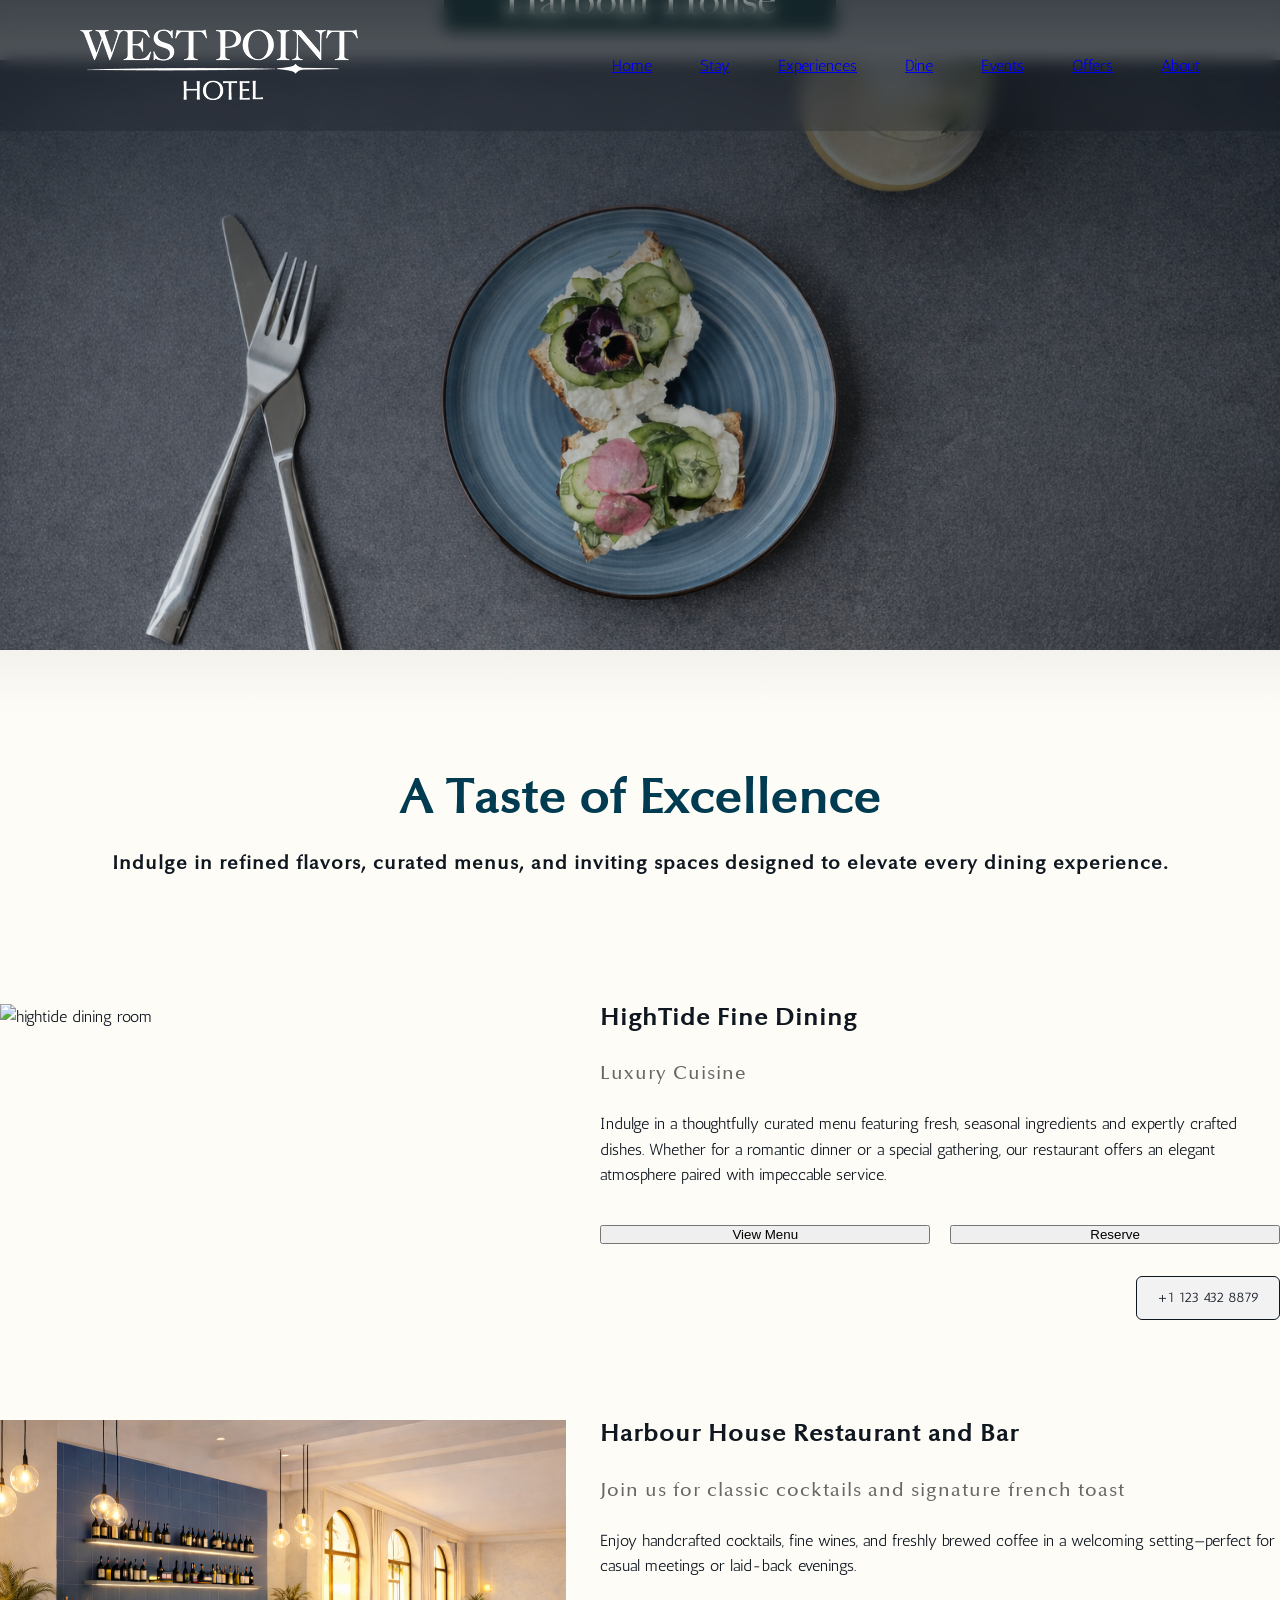
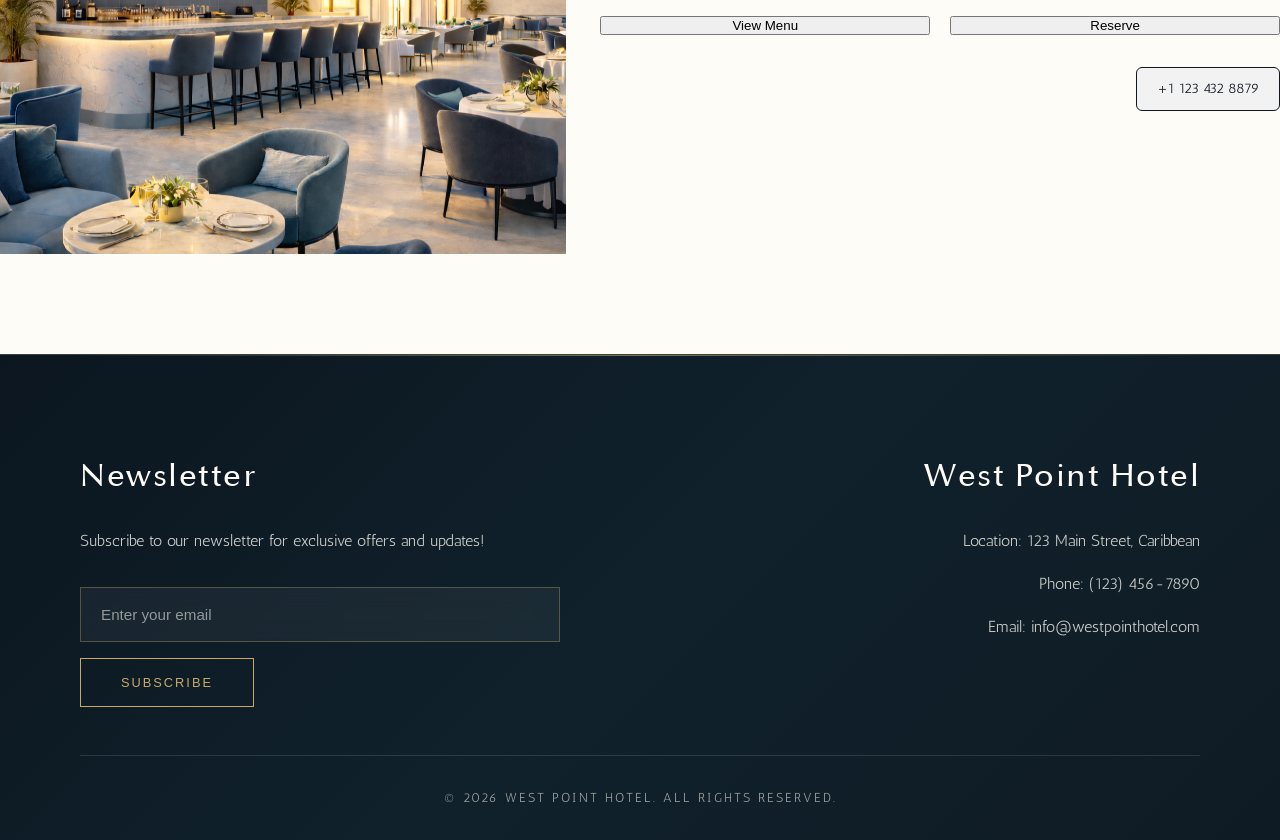
==== dine.html @ e499c293 "added dine page layout, images, nav bar and footer, adjusted styles to merge with main CSS file." ====
<!doctype html>
<html lang="en">
    <head>
        <meta charset="UTF-8" />
        <meta
            name="viewport"
            content="width=device-width, initial-scale=1.0" />
        <title>Dine</title>
        <link
            rel="stylesheet"
            href="styles.css" />
    </head>
    <body class="dine-page">
        <header class="header">
            <nav class="navbar">
                <h1 class="header_title">
                    <a
                        href="home.html"
                        class="header_brand">
                        <img
                            src="logos/WPH Logo 3.png"
                            alt="West Point Hotel"
                            class="header_logo" />
                    </a>
                </h1>

                <ul class="nav-links">
                    <li class="nav-links_item">
                        <a
                            class="nav-links_link"
                            href="home.html"
                            >Home</a
                        >
                    </li>
                    <li class="nav-links_item">
                        <a
                            class="nav-links_link"
                            href="#"
                            >Stay</a
                        >
                    </li>
                    <li class="nav-links_item">
                        <a
                            class="nav-links_link"
                            href="#"
                            >Experiences</a
                        >
                    </li>
                    <li class="nav-links_item">
                        <a
                            class="nav-links_link"
                            href="#"
                            >Dine</a
                        >
                    </li>
                    <li class="nav-links_item">
                        <a
                            class="nav-links_link"
                            href="#"
                            >Events</a
                        >
                    </li>
                    <li class="nav-links_item">
                        <a
                            class="nav-links_link"
                            href="offers.html"
                            >Offers</a
                        >
                    </li>
                    <li class="nav-links_item">
                        <a
                            class="nav-links_link"
                            href="#"
                            >About</a
                        >
                    </li>
                </ul>
            </nav>
        </header>
        <section class="hero">
            <img
                class="hero_image"
                src="images/dine-pg-hero.png"
                alt="plate of food" />

            <div class="hero_content">
                <h1 class="hero_title">Dine</h1>
            </div>
        </section>
        <section class="title-tag">
            <h2 class="page-title">A Taste of Excellence</h2>
            <h3>
                Indulge in refined flavors, curated menus, and inviting spaces
                designed to elevate every dining experience.
            </h3>
        </section>
        <section class="restaurants">
            <div class="restaurant-row">
                <div class="resturant-image">
                    <div class="image-label image-label-gold">
                        <h1>HighTide</h1>
                    </div>
                    <img
                        src="images/HighTide.png"
                        alt="hightide dining room"
                        class="hightide-img" />
                </div>
                <div class="restaurant-content">
                    <h2>HighTide Fine Dining</h2>
                    <h3 class="subheading">Luxury Cuisine</h3>
                    <p>
                        Indulge in a thoughtfully curated menu featuring fresh,
                        seasonal ingredients and expertly crafted dishes.
                        Whether for a romantic dinner or a special gathering,
                        our restaurant offers an elegant atmosphere paired with
                        impeccable service.
                    </p>
                    <div class="restaurant-actions">
                        <button class="btn-gold-outline">View Menu</button>
                        <button class="btn-gold-outline">Reserve</button>
                    </div>
                    <div class="phone">+1 123 432 8879</div>
                </div>
            </div>
            <div class="restaurant-row">
                <div class="card-img">
                    <div class="image-label image-label-dark">
                        <h1>Harbour House</h1>
                    </div>
                    <img
                        src="images/Harbour House.png"
                        alt="harbour house dining room"
                        class="harbour-img" />
                </div>
                <div class="restaurant-content">
                    <h2>Harbour House Restaurant and Bar</h2>
                    <h3>
                        Join us for classic cocktails and signature french toast
                    </h3>
                    <p>
                        Enjoy handcrafted cocktails, fine wines, and freshly
                        brewed coffee in a welcoming setting—perfect for casual
                        meetings or laid-back evenings.
                    </p>
                    <div class="restaurant-actions">
                        <button class="btn-gold-outline">View Menu</button>
                        <button class="btn-gold-outline">Reserve</button>
                    </div>
                    <div class="phone">+1 123 432 8879</div>
                </div>
            </div>
        </section>
        <footer>
            <div class="footer-container">
                <div class="footer-left">
                    <h2>Newsletter</h2>
                    <p>
                        Subscribe to our newsletter for exclusive offers and
                        updates!
                    </p>
                    <form class="newsletter-form">
                        <input
                            type="email"
                            placeholder="Enter your email"
                            required />
                        <button
                            type="submit"
                            class="btn-gold-outline">
                            Subscribe
                        </button>
                    </form>
                </div>

                <div class="footer-right">
                    <h2>West Point Hotel</h2>
                    <p>Location: 123 Main Street, Caribbean</p>
                    <p>Phone: (123) 456-7890</p>
                    <p>Email: info@westpointhotel.com</p>
                </div>
            </div>
            <div class="footer-bottom">
                <div class="footer-center">
                    <p>&copy; 2026 West Point Hotel. All rights reserved.</p>
                </div>
            </div>
        </footer>
    </body>
</html>
---- styles.css ----
/* --------------------------- ALL PAGE DEFAULT --------------------------- */

/* BIGCASLON WPH H1 */
@font-face {
    font-family: "BigCaslon";
    src: url("fonts/BigCaslon-Medium.otf");
}

/* OPTIMA WPH H2 */
@font-face {
    font-family: "Optima";
    src: url("fonts/Optima-Medium.ttf");
}

/* ORIYA HT H1 */
@font-face {
    font-family: "Oriya";
    src: url("fonts/Oriya-Regular.ttf");
}

/* LATO HT H2 */
@font-face {
    font-family: "Lato";
    src: url("fonts/Lato-Regular.ttf");
}

/* JOSEFIN SANS HH H1 */
@font-face {
    font-family: "Josefin Sans";
    src: url("fonts/JosefinSans-Regular.ttf");
}

/* LATO LIGHT HH H2 */
@font-face {
    font-family: "Lato Light";
    src: url("fonts/Lato-Light.ttf");
}

/* ANTIC BODY */
@font-face {
    font-family: "Antic";
    src: url("fonts/Antic-Regular.ttf");
}

/* COLOUR PALETTE */

/* WPH #454545, 162A2C, D9D9D9, E2ECED, D9B477, FEFCF6  */
/* HT 162A2C, 18203A, AFAFAF, FEFCF6, A58D66 */
/* HH 2E2D2D, 003B51, 195E69, 445F70, EBFFFE, C1D7E4 */

* {
    box-sizing: border-box;
    margin: 0;
    padding: 0;
}

body {
    font-family: "Antic";
    background-color: #fefcf6;
    color: #0f1720;
    line-height: 1.6;
}

h1 {
    font-family: "BigCaslon";
    letter-spacing: 1px;
}

h2,
h3 {
    font-family: "Optima";
    letter-spacing: 1px;
}

img {
    display: block;
    max-width: 100%;
}

/* HEADER */
.header {
    position: fixed;
    top: 0;
    width: 100%;
    z-index: 1000;
}

.navbar {
    display: flex;
    justify-content: space-between;
    align-items: center;
    padding: 1.5rem 5rem;
    background: rgba(15, 23, 32, 0.2);
    backdrop-filter: blur(8px);
}

.header__title {
    margin: 0;
    display: flex;
    align-items: center;
}

.header__brand {
    display: flex;
    align-items: center;
    justify-content: center;
    text-decoration: none;
}

.header__logo {
    width: 180px;
    height: auto;
    display: block;
    object-fit: contain;
    transition: transform 0.3s ease;
}

.header__logo:hover {
    transform: scale(1.03);
}

/* NAV */

.nav-links {
    display: flex;
    gap: 3rem;
    list-style: none;
}

.nav-links__link {
    color: #fefcf6;
    text-decoration: none;
    font-size: 0.9rem;
    letter-spacing: 1px;
    transition: color 0.3s ease;
}

.nav-links__link:hover {
    color: #c8a96a;
}

/* BUTTON */

.btn {
    display: inline-flex;
    padding: 0.9rem 2rem;
    border: 1px solid #fefcf6;
    border-radius: 2px;
    color: #fefcf6;
    background: transparent;
    cursor: pointer;
    transition: 0.3s ease;
    font-size: 0.75rem;
}

.btn:hover {
    background: #c8a96a;
    border: 1px solid #c8a96a;
    color: #0f1720;
}

/* HERO */
.hero {
    position: relative;
    width: 100%;
    height: 710px;
    overflow: hidden;
    display: flex;
    align-items: center;
}

.hero__image {
    position: absolute;
    inset: 0;
    width: 100%;
    height: 100%;
    object-fit: cover;
}

.hero::after {
    content: "";
    position: absolute;
    inset: 0;

    background: linear-gradient(
        to bottom,
        rgba(15, 23, 32, 0.75) 0%,
        rgba(15, 23, 32, 0.3) 40%,
        rgba(15, 23, 32, 0) 100%
    );
}

.hero__content {
    position: absolute;
    top: 50%;
    left: 10%;
    transform: translateY(-50%);
    max-width: 36rem;
    color: #fefcf6;
    z-index: 2;
}

.hero__title {
    font-size: clamp(3rem, 6vw, 5rem);
    margin-bottom: 1rem;
    font-weight: lighter;
    text-align: left;
}

.hero__description {
    font-size: 1.1rem;
    line-height: 1.8;
}

/* --------------------------- GLOBAL PAGE HEADERS --------------------------- */
.page-heading {
    padding: 70px 8% 40px;
    text-align: left;
}

.page-heading h2 {
    font-size: 3rem;
    font-weight: 400;
    margin-bottom: 0.5rem;
    border-left: 6px solid #d9b477;
    padding-left: 1.5rem;
}

.page-heading p {
    padding-left: calc(1.5rem + 6px);
    padding-bottom: 150px;
    font-size: 1.25rem;
    max-width: 600px;
}

.dine-page .page-heading {
    text-align: left;
}

/* Back Button */

.back_button {
    position: absolute;
    left: 20px;
    top: 740px;
    display: inline-flex;
    align-items: center;
    gap: 8px;
    background: transparent;
    border: none;
    color: #0f1720;
    font-size: 0.9rem;
    letter-spacing: 1px;
    cursor: pointer;
    transition: 0.3s ease;
}

.back_button:hover {
    opacity: 0.6;
    transform: translateX(-4px);
}

.back_button .arrow {
    font-size: 1.1rem;
}

/* EXPERIENCE */

.experience {
    padding: 5rem;
    text-align: center;
}

.experience__grid {
    display: grid;
    grid-template-columns: repeat(auto-fit, minmax(260px, 1fr));
    gap: 20px;
    max-width: 1200px;
    margin: 0 auto;
}

.experience .card {
    position: relative;
    overflow: hidden;
    height: 320px;
    cursor: pointer;
    box-shadow: 0 10px 30px rgba(0, 0, 0, 0.08);
}

.experience .card::before {
    content: "";
    position: absolute;
    inset: 0;
    background: rgba(0, 0, 0, 0.25);
    transition: 0.4s ease;
    z-index: 1;
}

.experience .card:hover::before {
    opacity: 0;
}

.experience .card__image {
    width: 100%;
    height: 100%;
    object-fit: cover;
    transition: transform 0.6s ease;
    position: relative;
    z-index: 0;
}

.experience .card:hover .card__image {
    transform: scale(1.08);
}

.experience .card__overlay {
    position: absolute;
    inset: 0;
    background: linear-gradient(
        to top,
        rgba(0, 0, 0, 0.75),
        rgba(0, 0, 0, 0.1)
    );
    z-index: 1;
}

.experience .card__title {
    position: absolute;
    bottom: 70px;
    left: 20px;
    color: #fefcf6;
    z-index: 2;
    transform: translateY(20px);
    transition: 0.4s ease;
}

.experience .card:hover .card__title {
    transform: translateY(0);
}

.section__title {
    font-size: 2rem;
    letter-spacing: 2px;
    margin-bottom: 4rem;
}

/* CARD */
.card {
    position: relative;
    overflow: hidden;
    cursor: pointer;
    box-shadow: 0 10px 30px rgba(0, 0, 0, 0.08);
}

.card__title {
    position: absolute;
    left: 20px;
    color: #fefcf6;
    opacity: 1;
    transform: translateY(20px);
    transition: 0.4s ease;
    z-index: 2;
    bottom: 70px;
}

.stay .card__title {
    margin: 0;
    color: #fefcf6;
    white-space: nowrap;
}

.card__image {
    width: 100%;
    object-fit: cover;
}

.card__overlay {
    position: absolute;
    inset: 0;
    background: linear-gradient(
        to top,
        rgba(0, 0, 0, 0.75),
        rgba(0, 0, 0, 0.1)
    );
    opacity: 1;
    transition: 0.4s ease;
}

/* --------------------------- EXPERIENCES PAGE --------------------------- */
.experiences-grid {
    display: grid;
    grid-template-columns: repeat(2, 315px);
    justify-content: center;
    column-gap: 170px;
    row-gap: 110px;
    padding: 40px 8% 140px;
}

.experiences-page .card {
    height: 520px;
}
/* --------------------------- DINE PAGE --------------------------- */
/* --------------------------- DINE PAGE --------------------------- */

.dine-page .title-tag {
    text-align: center;
    padding: 50px 50px 40px;
}

.dine-page .title-tag h2 {
    margin: 0 0 12px;
}

.dine-page .page-title {
    color: #003b51;
    font-size: 3rem;
    font-weight: 600;
}

.dine-page .title-tag h3 {
    margin-bottom: 85px;
}

.dine-page .restaurant-row {
    display: grid;
    grid-template-columns: 1fr 1.2fr;
    gap: 34px;
    align-items: start;
    margin-bottom: 100px;
}

.dine-page .restaurant-image {
    position: relative;
    width: 100%;
    max-width: 714px;
    height: 517px;
    border-radius: 8px;
    overflow: visible;
}

.dine-page .restaurant-image img {
    width: 100%;
    height: 100%;
    object-fit: cover;
    border-radius: 8px;
}

.dine-page .image-label {
    position: absolute;
    top: 20px;
    left: 50%;
    transform: translate(-50%, -80%);
    padding: 10px 60px;
    border-radius: 4px;
    text-align: center;
}

.dine-page .image-label h2 {
    font-family: "IBM Plex Serif", serif;
    font-size: 2.5rem;
    font-weight: 400;
    color: #fefcf6;
    margin: 0;
    line-height: 1;
    white-space: nowrap;
}

.dine-page .image-label-gold {
    background-color: #a58d66;
}

.dine-page .image-label-dark {
    background-color: #162a2c;
}

.dine-page .restaurant-content {
    display: flex;
    flex-direction: column;
    gap: 22px;
    max-width: 700px;
    margin-top: -20px;
    text-align: left;
}

.dine-page .restaurant-content h2 {
    margin: 15px 0 0;
}

.dine-page .restaurant-content h3 {
    margin: 0;
    color: #686867;
    font-weight: 300;
}

.dine-page .restaurant-content p {
    margin: 0 0 15px;
}

.dine-page .restaurant-actions {
    display: flex;
    gap: 20px;
}

.dine-page .restaurant-actions .btn-gold-outline {
    flex: 1;
    text-align: center;
}

.dine-page .phone {
    align-self: flex-end;
    margin-top: 10px;
    padding: 10px 20px;
    border: 1px solid #0f1720;
    border-radius: 6px;
    background-color: #f2f2f2;
    color: #0f1720;
    font-size: 14px;
}

/* --------------------------- DINE PAGE --------------------------- */
.dine-page .restaurant-row {
    display: grid;
    grid-template-columns: 1fr 1.2fr;
    gap: 34px;
    align-items: start;
    margin-bottom: 100px;
}

.dine-page .restaurant-image {
    position: relative;
    width: 100%;
    max-width: 714px;
    height: 517px;
    border-radius: 8px;
    overflow: visible;
}

.dine-page .restaurant-image img {
    width: 100%;
    height: 100%;
    object-fit: cover;
    border-radius: 8px;
}

.dine-page .image-label {
    position: absolute;
    top: 20px;
    left: 50%;
    transform: translate(-50%, -80%);
    padding: 10px 60px;
    border-radius: 4px;
    text-align: center;
}

.dine-page .image-label h1 {
    font-family: "BigCaslon";
    font-size: 2.5rem;
    font-weight: 400;
    color: #fefcf6;
    margin: 0;
    line-height: 1;
    white-space: nowrap;
}

.dine-page .image-label-gold {
    background-color: #a58d66;
}

.dine-page .image-label-dark {
    background-color: #162a2c;
}

.dine-page .restaurant-content {
    display: flex;
    flex-direction: column;
    gap: 22px;
    max-width: 700px;
    margin-top: -20px;
    text-align: left;
}

.dine-page .restaurant-content h2 {
    margin: 15px 0 0;
}

.dine-page .restaurant-content h3 {
    margin: 0;
    color: #686867;
    font-weight: 300;
}

.dine-page .restaurant-content p {
    margin: 0 0 15px;
}

.dine-page .restaurant-actions {
    display: flex;
    gap: 20px;
}

.dine-page .restaurant-actions .btn-gold-outline {
    flex: 1;
    text-align: center;
}

.dine-page .phone {
    align-self: flex-end;
    margin-top: 10px;
    padding: 10px 20px;
    border: 1px solid #0f1720;
    border-radius: 6px;
    background-color: #f2f2f2;
    color: #0f1720;
    font-size: 14px;
}

/* --------------------------- OFFERS PAGE --------------------------- */

.offers-page .offers {
    padding: 6rem 5rem;
}

.offers-page .offers_grid {
    display: grid;
    grid-template-columns: repeat(auto-fit, minmax(280px, 1fr));
    gap: 2rem;
    max-width: 1400px;
    margin: 0 auto;
}

.offers-page .card {
    background: #ffffff;
    height: auto;
    min-height: 420px;
}

.card__content {
    position: absolute;
    z-index: 2;
    color: #fefcf6;
}

/* FOOTER */
footer {
    background: linear-gradient(135deg, #0b1620 0%, #10212b 50%, #0f1b24 100%);
    color: #fefcf6;
    padding: 6rem 5rem 2rem;
    border-top: 1px solid rgba(200, 169, 106, 0.25);
    position: relative;
}

footer::before {
    content: "";
    position: absolute;
    top: 0;
    left: 5%;
    width: 90%;
    height: 1px;
    background: linear-gradient(
        90deg,
        transparent,
        rgba(200, 169, 106, 0.6),
        transparent
    );
}

.footer-container {
    display: flex;
    justify-content: space-between;
    gap: 6rem;
    max-width: 1400px;
    margin: 0 auto;
    padding-bottom: 3rem;
    border-bottom: 1px solid rgba(255, 255, 255, 0.12);
}

.footer-left,
.footer-right {
    flex: 1;
}

.footer-left h2,
.footer-right h2 {
    font-size: 2rem;
    margin-bottom: 1.5rem;
    color: #fefcf6;
    font-weight: 400;
    letter-spacing: 1.5px;
}

.footer-left p,
.footer-right p {
    color: rgba(248, 245, 238, 0.8);
    margin-bottom: 0.9rem;
    line-height: 1.8;
    font-size: 1rem;
}

.footer-right {
    text-align: right;
}

.newsletter-form {
    margin-top: 2rem;
    max-width: 480px;
}

.newsletter-form input {
    width: 100%;
    padding: 1.1rem 1.25rem;
    margin-bottom: 1rem;
    border: 1px solid rgba(200, 169, 106, 0.35);
    background: rgba(255, 255, 255, 0.05);
    color: #fefcf6;
    font-size: 0.95rem;
    backdrop-filter: blur(10px);
    transition: all 0.3s ease;
}

.newsletter-form input:focus {
    outline: none;
    border-color: #c8a96a;
    background: rgba(255, 255, 255, 0.08);
    box-shadow: 0 0 0 4px rgba(200, 169, 106, 0.1);
}

.newsletter-form input::placeholder {
    color: rgba(248, 245, 238, 0.55);
}

.newsletter-form button {
    padding: 1rem 2.5rem;
    border: 1px solid #c8a96a;
    background: transparent;
    color: #c8a96a;
    font-size: 0.8rem;
    letter-spacing: 2px;
    text-transform: uppercase;
    cursor: pointer;
    transition: all 0.35s ease;
}

.newsletter-form button:hover {
    background: #c8a96a;
    color: #0b1620;
    box-shadow: 0 10px 25px rgba(200, 169, 106, 0.25);
}

.footer-bottom {
    max-width: 1400px;
    margin: 0 auto;
    padding-top: 2rem;
    text-align: center;
}

.footer-center p {
    font-size: 0.8rem;
    letter-spacing: 2px;
    color: rgba(248, 245, 238, 0.6);
    text-transform: uppercase;
}

/* MEDIA QUERIES */
@media (max-width: 768px) {
    .navbar {
        padding: 1.25rem 2rem;
        flex-direction: column;
        gap: 1rem;
    }

    .nav-links {
        gap: 1.5rem;
        flex-wrap: wrap;
        justify-content: center;
    }

    .hero__content {
        left: 5%;
        right: 5%;
        max-width: none;
    }

    section:not(.hero):not(.page-heading) {
        padding: 120px 80px;
        text-align: center;
    }

    footer {
        padding: 4rem 2rem;
    }

    .footer-container {
        flex-direction: column;
    }

    .footer-right {
        text-align: left;
    }
}

/* ------------------------------------------------------------------------*/

/* ------------------------------ HOME PAGE ------------------------------ */

/* HERO */

.home-page .hero__content {
    position: absolute;
    top: 50%;
    left: 8%;
    transform: translateY(-50%);
    color: #fefcf6;
    max-width: 500px;
    align-items: flex-start;
    gap: 20px;
    flex-direction: column;
    display: flex;
}

/* CTA */

.hero__cta {
    background: transparent;
    border: none;
    color: #fff;
    font-size: 0.85rem;
    letter-spacing: 2px;
    text-transform: uppercase;
    cursor: pointer;
    display: inline-flex;
    align-items: center;
    gap: 8px;
    transition: all 0.3s ease;
    font-size: 1rem;
}

.hero__cta:hover {
    opacity: 0.8;
    transform: translateY(-2px);
}

/* VIDEO */

.home__video {
    position: relative;
    width: 100%;
    height: 100vh;
    overflow: hidden;
}

.hero__video {
    position: relative;
    width: 100%;
    height: 100%;
    object-fit: cover;
    display: block;
}

/* SECTION */
.home-page section {
    padding: 120px 80px;
    text-align: center;
}

.home-page h2 {
    font-size: 32px;
    font-weight: 300;
    letter-spacing: 2px;
    margin-bottom: 50px;
}

/* GRID */
.home-page .experience__grid,
.home-page .rooms__grid,
.home-page .dine__grid {
    display: grid;
    grid-template-columns: repeat(auto-fit, minmax(260px, 1fr));
    gap: 20px;
    max-width: 1200px;
    margin: 0 auto;
}

.home-page .services__grid {
    display: grid;
    grid-template-columns: repeat(5, 1fr);
}

/* CARD */
.home-page .card {
    height: 320px;
}

.home-page .card:hover::before {
    opacity: 0;
}

/* IMAGE */
.home-page .card__image {
    /* .card__image. card--homepage */
    z-index: 0;
    position: relative;
}

.home-page .card:hover .card__image {
    transform: scale(1.08);
}

.home-page .aboutus {
    color: white;
    padding: 120px 60px;
    background: #d9b477;
}

/* TEXT */

.home-page .aboutus .section__title {
    font-family: "Big Caslon";
}

/* STAY SECTION */

.stay .card::before {
    content: "";
    position: absolute;
    inset: 0;
    background: rgba(0, 0, 0, 0.35);
    z-index: 1;
}

.stay .card__content {
    right: 20px;
    bottom: 20px;
    display: flex;
    flex-direction: column;
    align-items: flex-end;
    gap: 10px;
    width: calc(100% - 40px);
}

/* VIP SECTION */

.vip {
    padding: 120px 80px;
}

.vip .card {
    height: 500px;
    max-width: 1200px;
    position: relative;
    margin: 0 auto;
    overflow: hidden;
    box-shadow: 0 20px 50px rgba(0, 0, 0, 0.15);
}

.vip .card::before {
    display: none;
}

.vip .card img {
    width: 100%;
    height: 100%;
    object-fit: cover;
}

.vip .card .btn {
    position: absolute;
    bottom: 50px;
    right: 80px;
}

/* TESTIMONIALS */
.home-page .testimonials {
    color: white;
    padding: 120px 60px;
    background: #162a2c;
}

.home-page .testimonial-card {
    font-size: 40px;
    font-family: "Big Caslon";
    opacity: 0.85;
    transition: 0.3s;
}

.home-page .testimonial-card:hover {
    transform: translateY(-8px);
}

.image {
    position: relative;
    margin-left: 0;
    overflow: hidden;
    width: 100vw;
    margin-left: calc(-50vw + 50%);
}
.home-page .image-section {
    padding: 0;
}

.image img {
    width: 100%;
    height: auto;
    display: block;
}

.image::after {
    content: "";
    position: absolute;
    inset: 0;
    background: rgba(0, 0, 0, 0.4);
}

/* ------------------------------------------------------------------------*/

/* ----------------------------- OFFERS PAGE ----------------------------- */

/* OFFERS */

.offers-page .offers {
    padding: 6rem 5rem;
}

/* INTRO */

.offers-intro {
    padding: 5rem 5rem 2rem;
    max-width: 1400px;
    margin: 0 auto;
}

.offers-intro h1 {
    font-size: 2.5rem;
    margin-bottom: 1rem;
    position: relative;
}

.offers-intro h1::before {
    content: "";
    position: absolute;
    left: -20px;
    top: 5px;
    width: 4px;
    height: 40px;
    background: #c8a96a;
}

.offers-intro p {
    color: #666;
}

.offers-page .offers__grid {
    display: grid;
    grid-template-columns: repeat(4, 1fr);
    gap: 2rem;
}

/* OFFERS CARD */

.offer-card {
    position: relative;
    height: 420px;
    overflow: hidden;
    cursor: pointer;
}

.offer-card:hover .card__image {
    transform: scale(1.08);
}

.offer-card::after {
    content: "";
    z-index: 1;
    position: absolute;
    inset: 0;
    background: linear-gradient(to top, rgba(0, 0, 0, 0.7), rgba(0, 0, 0, 0.1));
}

.offer-card__content {
    bottom: 30px;
    left: 25px;
    color: #fff;
    z-index: 2;
    position: absolute;
}

.offer-card__tag {
    font-size: 0.7rem;
    letter-spacing: 2px;
    margin-bottom: 5px;
    opacity: 0.8;
}

.offer-card__content h3 {
    font-size: 1.4rem;
    font-weight: 400;
}

/* ------------------------------------------------------------------------*/
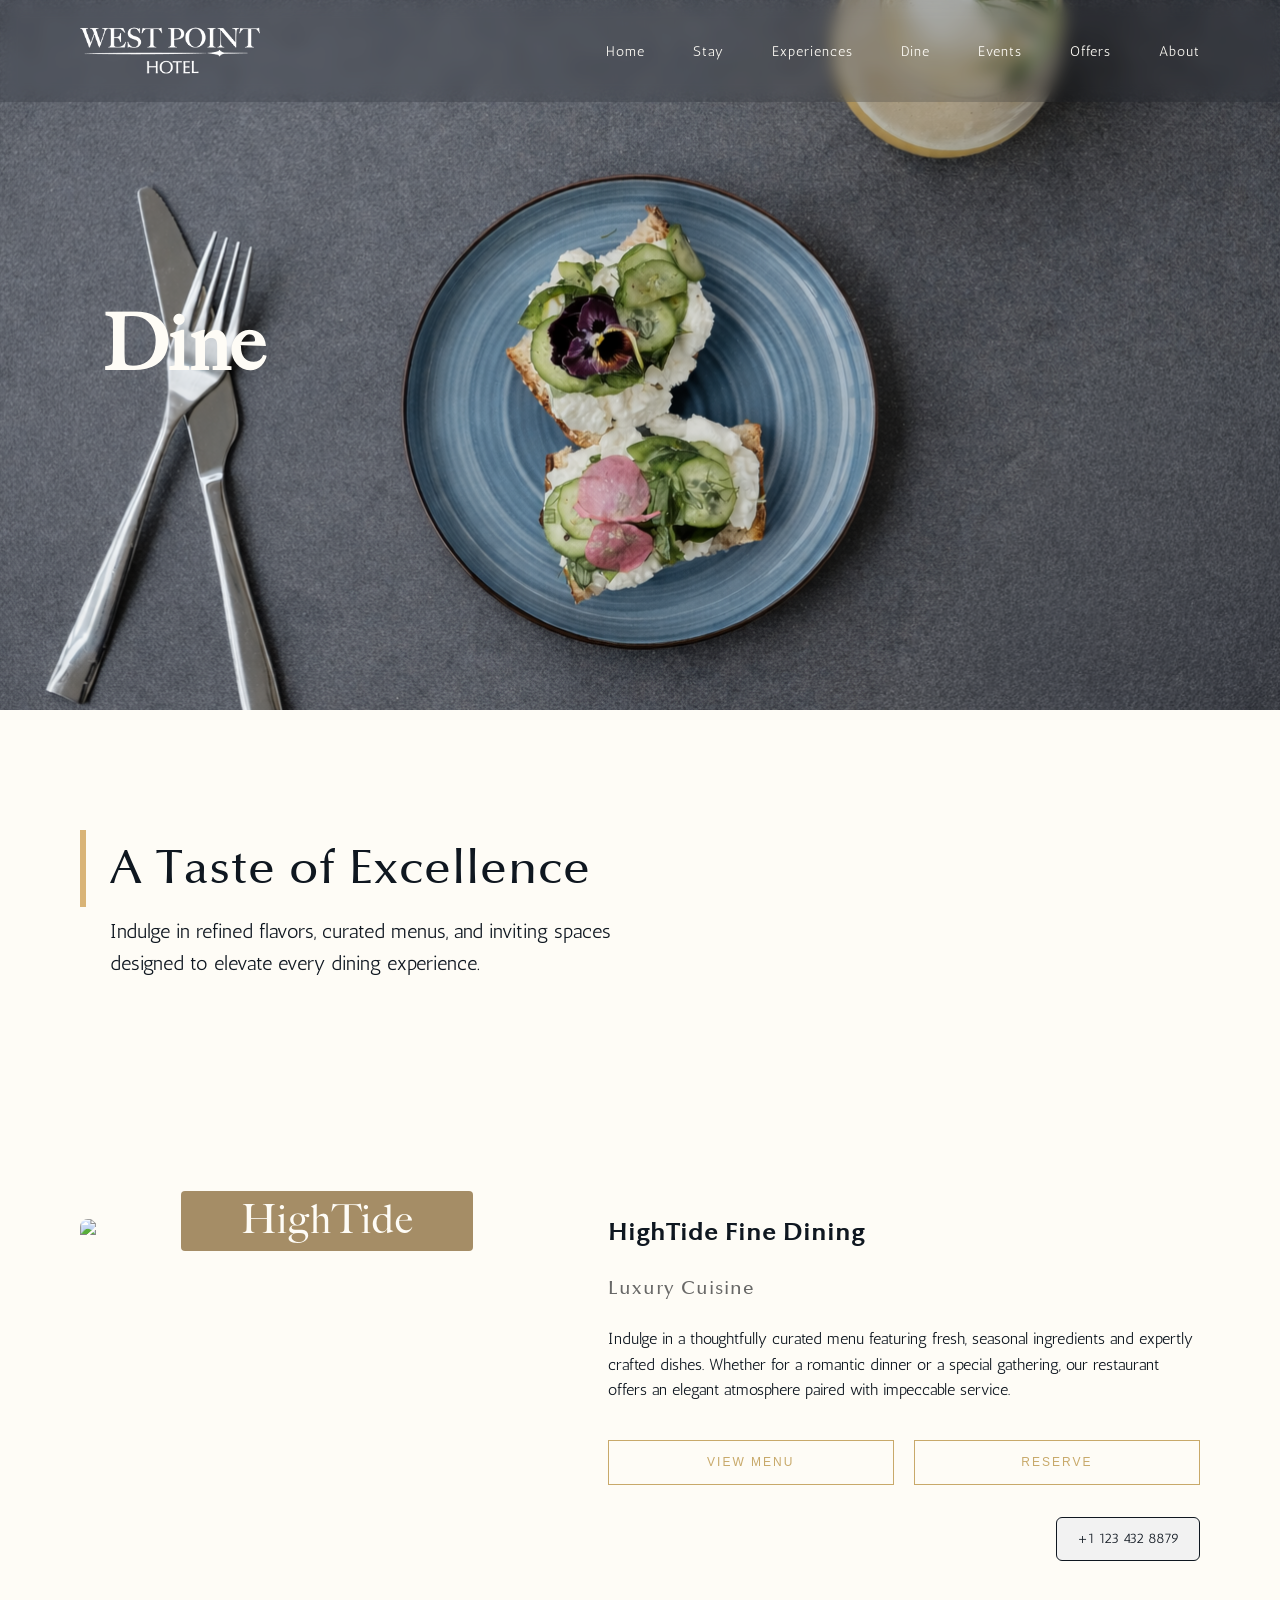
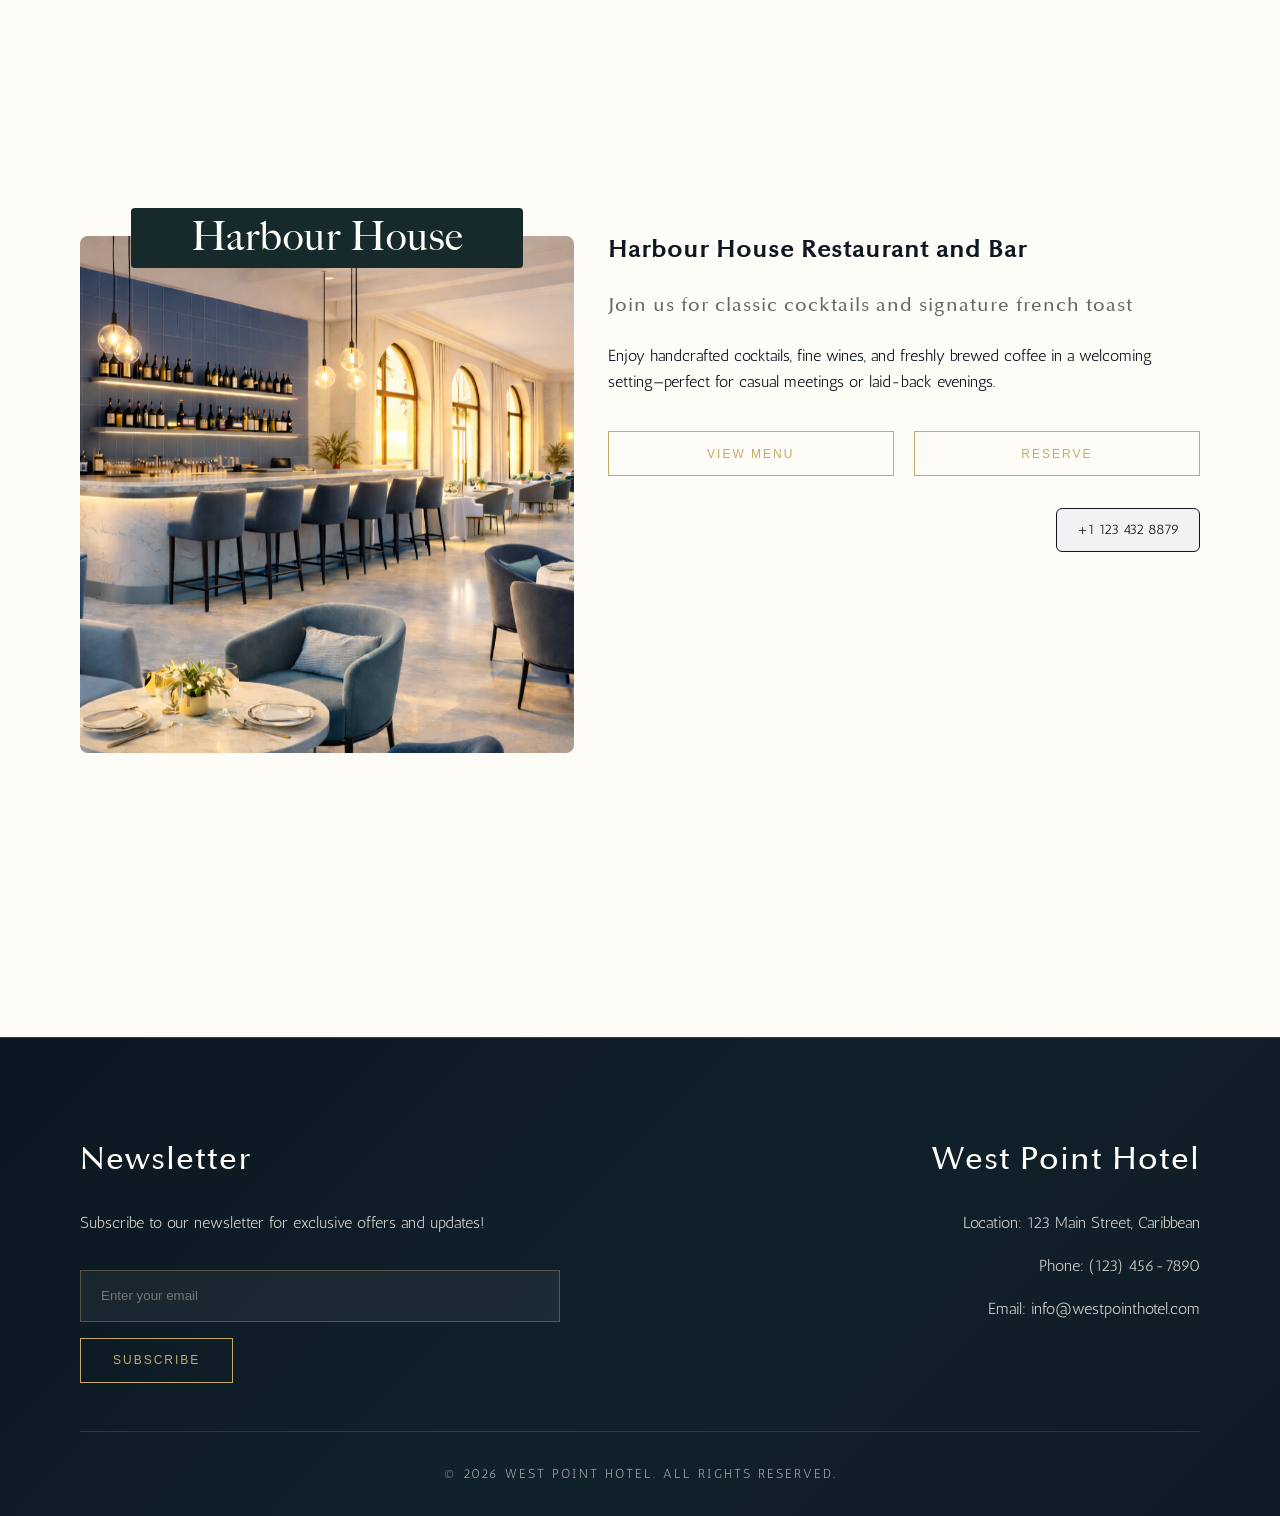
==== commit 7173512d: "changed HTML classes and CSS so the heading looks the same as other pages" ====
--- a/dine.html
+++ b/dine.html
@@ -42,7 +42,7 @@
                     <li class="nav-links_item">
                         <a
                             class="nav-links_link"
-                            href="#"
+                            href="experiences.html"
                             >Experiences</a
                         >
                     </li>
@@ -87,16 +87,17 @@
                 <h1 class="hero_title">Dine</h1>
             </div>
         </section>
-        <section class="title-tag">
-            <h2 class="page-title">A Taste of Excellence</h2>
-            <h3>
+
+        <section class="page-heading">
+            <h2>A Taste of Excellence</h2>
+            <p>
                 Indulge in refined flavors, curated menus, and inviting spaces
                 designed to elevate every dining experience.
-            </h3>
+            </p>
         </section>
         <section class="restaurants">
             <div class="restaurant-row">
-                <div class="resturant-image">
+                <div class="restaurant-image">
                     <div class="image-label image-label-gold">
                         <h1>HighTide</h1>
                     </div>
@@ -123,7 +124,7 @@
                 </div>
             </div>
             <div class="restaurant-row">
-                <div class="card-img">
+                <div class="restaurant-image">
                     <div class="image-label image-label-dark">
                         <h1>Harbour House</h1>
                     </div>
--- a/styles.css
+++ b/styles.css
@@ -1,52 +1,39 @@
 /* --------------------------- ALL PAGE DEFAULT --------------------------- */
 
-/* BIGCASLON WPH H1 */
 @font-face {
     font-family: "BigCaslon";
     src: url("fonts/BigCaslon-Medium.otf");
 }
 
-/* OPTIMA WPH H2 */
 @font-face {
     font-family: "Optima";
     src: url("fonts/Optima-Medium.ttf");
 }
 
-/* ORIYA HT H1 */
 @font-face {
     font-family: "Oriya";
     src: url("fonts/Oriya-Regular.ttf");
 }
 
-/* LATO HT H2 */
 @font-face {
     font-family: "Lato";
     src: url("fonts/Lato-Regular.ttf");
 }
 
-/* JOSEFIN SANS HH H1 */
 @font-face {
     font-family: "Josefin Sans";
     src: url("fonts/JosefinSans-Regular.ttf");
 }
 
-/* LATO LIGHT HH H2 */
 @font-face {
     font-family: "Lato Light";
     src: url("fonts/Lato-Light.ttf");
 }
 
-/* ANTIC BODY */
 @font-face {
     font-family: "Antic";
     src: url("fonts/Antic-Regular.ttf");
 }
-
-/* COLOUR PALETTE */
-
-/* WPH #454545, 162A2C, D9D9D9, E2ECED, D9B477, FEFCF6  */
-/* HT 162A2C, 18203A, AFAFAF, FEFCF6, A58D66 */
-/* HH 2E2D2D, 003B51, 195E69, 445F70, EBFFFE, C1D7E4 */
 
 * {
     box-sizing: border-box;
@@ -77,7 +64,8 @@
     max-width: 100%;
 }
 
-/* HEADER */
+/* --------------------------- HEADER --------------------------- */
+
 .header {
     position: fixed;
     top: 0;
@@ -94,32 +82,29 @@
     backdrop-filter: blur(8px);
 }
 
-.header__title {
+.header_title {
     margin: 0;
     display: flex;
     align-items: center;
 }
 
-.header__brand {
+.header_brand {
     display: flex;
     align-items: center;
     justify-content: center;
     text-decoration: none;
 }
 
-.header__logo {
+.header_logo {
     width: 180px;
     height: auto;
-    display: block;
     object-fit: contain;
     transition: transform 0.3s ease;
 }
 
-.header__logo:hover {
+.header_logo:hover {
     transform: scale(1.03);
 }
-
-/* NAV */
 
 .nav-links {
     display: flex;
@@ -127,7 +112,7 @@
     list-style: none;
 }
 
-.nav-links__link {
+.nav-links_link {
     color: #fefcf6;
     text-decoration: none;
     font-size: 0.9rem;
@@ -135,79 +120,42 @@
     transition: color 0.3s ease;
 }
 
-.nav-links__link:hover {
+.nav-links_link:hover {
     color: #c8a96a;
 }
 
-/* BUTTON */
-
-.btn {
-    display: inline-flex;
-    padding: 0.9rem 2rem;
-    border: 1px solid #fefcf6;
-    border-radius: 2px;
-    color: #fefcf6;
-    background: transparent;
-    cursor: pointer;
-    transition: 0.3s ease;
-    font-size: 0.75rem;
-}
-
-.btn:hover {
-    background: #c8a96a;
-    border: 1px solid #c8a96a;
-    color: #0f1720;
-}
-
-/* HERO */
+/* --------------------------- GLOBAL HERO --------------------------- */
+
 .hero {
     position: relative;
     width: 100%;
     height: 710px;
     overflow: hidden;
-    display: flex;
-    align-items: center;
-}
-
-.hero__image {
-    position: absolute;
-    inset: 0;
+    margin: 0;
+    padding: 0;
+}
+
+.hero_image {
     width: 100%;
     height: 100%;
     object-fit: cover;
 }
 
-.hero::after {
-    content: "";
-    position: absolute;
-    inset: 0;
-
-    background: linear-gradient(
-        to bottom,
-        rgba(15, 23, 32, 0.75) 0%,
-        rgba(15, 23, 32, 0.3) 40%,
-        rgba(15, 23, 32, 0) 100%
-    );
-}
-
-.hero__content {
+.hero_content {
     position: absolute;
     top: 50%;
-    left: 10%;
+    left: 8%;
     transform: translateY(-50%);
-    max-width: 36rem;
+    max-width: 600px;
     color: #fefcf6;
-    z-index: 2;
-}
-
-.hero__title {
+}
+
+.hero_title {
     font-size: clamp(3rem, 6vw, 5rem);
     margin-bottom: 1rem;
-    font-weight: lighter;
-    text-align: left;
-}
-
-.hero__description {
+}
+
+.hero_description {
     font-size: 1.1rem;
     line-height: 1.8;
 }
@@ -228,7 +176,6 @@
 
 .page-heading p {
     padding-left: calc(1.5rem + 6px);
-    padding-bottom: 150px;
     font-size: 1.25rem;
     max-width: 600px;
 }
@@ -237,49 +184,37 @@
     text-align: left;
 }
 
-/* Back Button */
-
-.back_button {
-    position: absolute;
-    left: 20px;
-    top: 740px;
-    display: inline-flex;
-    align-items: center;
-    gap: 8px;
+/* --------------------------- GLOBAL SECTIONS --------------------------- */
+
+section:not(.hero) {
+    padding: 120px 80px;
+    text-align: center;
+}
+
+/* --------------------------- BUTTONS --------------------------- */
+
+.btn-gold-outline {
+    display: inline-block;
+    padding: 0.9rem 2rem;
+    border: 1px solid #c8a96a;
     background: transparent;
-    border: none;
+    color: #c8a96a;
+    font-size: 0.75rem;
+    letter-spacing: 2px;
+    text-transform: uppercase;
+    text-decoration: none;
+    cursor: pointer;
+    transition: all 0.3s ease;
+}
+
+.btn-gold-outline:hover {
+    background: #c8a96a;
     color: #0f1720;
-    font-size: 0.9rem;
-    letter-spacing: 1px;
-    cursor: pointer;
-    transition: 0.3s ease;
-}
-
-.back_button:hover {
-    opacity: 0.6;
-    transform: translateX(-4px);
-}
-
-.back_button .arrow {
-    font-size: 1.1rem;
-}
-
-/* EXPERIENCE */
-
-.experience {
-    padding: 5rem;
-    text-align: center;
-}
-
-.experience__grid {
-    display: grid;
-    grid-template-columns: repeat(auto-fit, minmax(260px, 1fr));
-    gap: 20px;
-    max-width: 1200px;
-    margin: 0 auto;
-}
-
-.experience .card {
+}
+
+/* --------------------------- GLOBAL CARDS --------------------------- */
+
+.card {
     position: relative;
     overflow: hidden;
     height: 320px;
@@ -287,7 +222,7 @@
     box-shadow: 0 10px 30px rgba(0, 0, 0, 0.08);
 }
 
-.experience .card::before {
+.card::before {
     content: "";
     position: absolute;
     inset: 0;
@@ -296,97 +231,147 @@
     z-index: 1;
 }
 
-.experience .card:hover::before {
-    opacity: 0;
-}
-
-.experience .card__image {
+.card:hover::before {
+    background: rgba(0, 0, 0, 0.55);
+}
+
+.card_image {
     width: 100%;
     height: 100%;
     object-fit: cover;
     transition: transform 0.6s ease;
-    position: relative;
-    z-index: 0;
-}
-
-.experience .card:hover .card__image {
+}
+
+.card:hover .card_image {
     transform: scale(1.08);
 }
 
-.experience .card__overlay {
+.card_overlay {
     position: absolute;
     inset: 0;
-    background: linear-gradient(
-        to top,
-        rgba(0, 0, 0, 0.75),
-        rgba(0, 0, 0, 0.1)
-    );
-    z-index: 1;
-}
-
-.experience .card__title {
+    z-index: 2;
+}
+
+.card_text {
     position: absolute;
-    bottom: 70px;
+    bottom: 20px;
     left: 20px;
+    z-index: 3;
+    display: flex;
+    flex-direction: column;
+    gap: 2px;
+    text-align: left;
+}
+
+.card_label,
+.card_title,
+.card_price,
+.card_description {
     color: #fefcf6;
-    z-index: 2;
-    transform: translateY(20px);
-    transition: 0.4s ease;
-}
-
-.experience .card:hover .card__title {
-    transform: translateY(0);
-}
-
-.section__title {
+    margin: 0;
+}
+
+.card_label {
+    text-transform: uppercase;
+    font-size: 0.6rem;
+    letter-spacing: 2px;
+    opacity: 0.85;
+}
+
+.card_title {
+    font-size: 1rem;
+}
+
+.card_price {
+    font-size: 0.9rem;
+}
+
+.card_description {
+    position: absolute;
+    bottom: 20px;
+    right: 20px;
+    font-size: 0.75rem;
+    z-index: 3;
+}
+
+.card_price {
+    font-size: 0.9rem;
+    margin: 0;
+}
+
+/* --------------------------- HOME PAGE --------------------------- */
+
+.home-page .experience_video {
+    width: 100%;
+    max-width: 900px;
+    height: auto;
+    display: block;
+    margin: 0 auto 5rem;
+    object-fit: cover;
+}
+
+.home-page h2 {
+    font-size: 32px;
+    font-weight: 300;
+    letter-spacing: 2px;
+    margin-bottom: 50px;
+}
+
+.home-page .experience_grid,
+.home-page .rooms_grid,
+.home-page .dine_grid,
+.home-page .services_grid,
+.home-page .offers_grid,
+.home-page .testimonials_grid {
+    display: grid;
+    grid-template-columns: repeat(auto-fit, minmax(260px, 1fr));
+    gap: 28px;
+    max-width: 1200px;
+    margin: 0 auto;
+}
+
+.home-page .testimonials {
+    background: #0f1720;
+    color: white;
+    padding: 120px 60px;
+}
+
+.home-page .testimonial-card {
+    max-width: 300px;
+    font-style: italic;
+    opacity: 0.85;
+    transition: 0.3s;
+}
+
+.home-page .testimonial-card:hover {
+    transform: translateY(-8px);
+}
+
+/* --------------------------- EXPERIENCES PAGE --------------------------- */
+.experiences-page {
+    text-align: left;
+}
+
+.experiences-intro {
+    padding: 70px 8% 40px;
+    text-align: left;
+}
+
+.experiences-intro h2 {
     font-size: 2rem;
-    letter-spacing: 2px;
-    margin-bottom: 4rem;
-}
-
-/* CARD */
-.card {
-    position: relative;
-    overflow: hidden;
-    cursor: pointer;
-    box-shadow: 0 10px 30px rgba(0, 0, 0, 0.08);
-}
-
-.card__title {
-    position: absolute;
-    left: 20px;
-    color: #fefcf6;
-    opacity: 1;
-    transform: translateY(20px);
-    transition: 0.4s ease;
-    z-index: 2;
-    bottom: 70px;
-}
-
-.stay .card__title {
-    margin: 0;
-    color: #fefcf6;
-    white-space: nowrap;
-}
-
-.card__image {
-    width: 100%;
-    object-fit: cover;
-}
-
-.card__overlay {
-    position: absolute;
-    inset: 0;
-    background: linear-gradient(
-        to top,
-        rgba(0, 0, 0, 0.75),
-        rgba(0, 0, 0, 0.1)
-    );
-    opacity: 1;
-    transition: 0.4s ease;
-}
-
-/* --------------------------- EXPERIENCES PAGE --------------------------- */
+    font-weight: 400;
+    margin-bottom: 0.5rem;
+    border-left: 6px solid #d9b477;
+    padding-left: 1.5rem;
+    text-align: left;
+}
+
+.experiences-intro p {
+    padding-left: calc(1.5rem + 6px);
+    font-size: 0.9rem;
+    text-align: left;
+}
+
 .experiences-grid {
     display: grid;
     grid-template-columns: repeat(2, 315px);
@@ -399,9 +384,8 @@
 .experiences-page .card {
     height: 520px;
 }
+
 /* --------------------------- DINE PAGE --------------------------- */
-/* --------------------------- DINE PAGE --------------------------- */
-
 .dine-page .title-tag {
     text-align: center;
     padding: 50px 50px 40px;
@@ -455,8 +439,8 @@
     text-align: center;
 }
 
-.dine-page .image-label h2 {
-    font-family: "IBM Plex Serif", serif;
+.dine-page .image-label h1 {
+    font-family: "BigCaslon";
     font-size: 2.5rem;
     font-weight: 400;
     color: #fefcf6;
@@ -517,103 +501,6 @@
     font-size: 14px;
 }
 
-/* --------------------------- DINE PAGE --------------------------- */
-.dine-page .restaurant-row {
-    display: grid;
-    grid-template-columns: 1fr 1.2fr;
-    gap: 34px;
-    align-items: start;
-    margin-bottom: 100px;
-}
-
-.dine-page .restaurant-image {
-    position: relative;
-    width: 100%;
-    max-width: 714px;
-    height: 517px;
-    border-radius: 8px;
-    overflow: visible;
-}
-
-.dine-page .restaurant-image img {
-    width: 100%;
-    height: 100%;
-    object-fit: cover;
-    border-radius: 8px;
-}
-
-.dine-page .image-label {
-    position: absolute;
-    top: 20px;
-    left: 50%;
-    transform: translate(-50%, -80%);
-    padding: 10px 60px;
-    border-radius: 4px;
-    text-align: center;
-}
-
-.dine-page .image-label h1 {
-    font-family: "BigCaslon";
-    font-size: 2.5rem;
-    font-weight: 400;
-    color: #fefcf6;
-    margin: 0;
-    line-height: 1;
-    white-space: nowrap;
-}
-
-.dine-page .image-label-gold {
-    background-color: #a58d66;
-}
-
-.dine-page .image-label-dark {
-    background-color: #162a2c;
-}
-
-.dine-page .restaurant-content {
-    display: flex;
-    flex-direction: column;
-    gap: 22px;
-    max-width: 700px;
-    margin-top: -20px;
-    text-align: left;
-}
-
-.dine-page .restaurant-content h2 {
-    margin: 15px 0 0;
-}
-
-.dine-page .restaurant-content h3 {
-    margin: 0;
-    color: #686867;
-    font-weight: 300;
-}
-
-.dine-page .restaurant-content p {
-    margin: 0 0 15px;
-}
-
-.dine-page .restaurant-actions {
-    display: flex;
-    gap: 20px;
-}
-
-.dine-page .restaurant-actions .btn-gold-outline {
-    flex: 1;
-    text-align: center;
-}
-
-.dine-page .phone {
-    align-self: flex-end;
-    margin-top: 10px;
-    padding: 10px 20px;
-    border: 1px solid #0f1720;
-    border-radius: 6px;
-    background-color: #f2f2f2;
-    color: #0f1720;
-    font-size: 14px;
-}
-
 /* --------------------------- OFFERS PAGE --------------------------- */
 
 .offers-page .offers {
@@ -634,34 +521,33 @@
     min-height: 420px;
 }
 
-.card__content {
+.offers-page .offer-card::before {
+    content: "EXCLUSIVE";
     position: absolute;
-    z-index: 2;
+    top: 1rem;
+    left: 1rem;
+    background: #a58d66;
     color: #fefcf6;
-}
-
-/* FOOTER */
+    padding: 0.4rem 0.8rem;
+    font-size: 0.65rem;
+    letter-spacing: 1px;
+    z-index: 4;
+}
+
+.offers-page .card_image {
+    height: 260px;
+}
+
+/* --------------------------- FOOTER --------------------------- */
+
 footer {
+    width: 100%;
     background: linear-gradient(135deg, #0b1620 0%, #10212b 50%, #0f1b24 100%);
-    color: #fefcf6;
+    color: #f8f5ee;
     padding: 6rem 5rem 2rem;
     border-top: 1px solid rgba(200, 169, 106, 0.25);
-    position: relative;
-}
-
-footer::before {
-    content: "";
-    position: absolute;
-    top: 0;
-    left: 5%;
-    width: 90%;
-    height: 1px;
-    background: linear-gradient(
-        90deg,
-        transparent,
-        rgba(200, 169, 106, 0.6),
-        transparent
-    );
+    margin-top: 4rem;
+    text-align: left;
 }
 
 .footer-container {
@@ -685,7 +571,6 @@
     margin-bottom: 1.5rem;
     color: #fefcf6;
     font-weight: 400;
-    letter-spacing: 1.5px;
 }
 
 .footer-left p,
@@ -693,7 +578,6 @@
     color: rgba(248, 245, 238, 0.8);
     margin-bottom: 0.9rem;
     line-height: 1.8;
-    font-size: 1rem;
 }
 
 .footer-right {
@@ -712,38 +596,6 @@
     border: 1px solid rgba(200, 169, 106, 0.35);
     background: rgba(255, 255, 255, 0.05);
     color: #fefcf6;
-    font-size: 0.95rem;
-    backdrop-filter: blur(10px);
-    transition: all 0.3s ease;
-}
-
-.newsletter-form input:focus {
-    outline: none;
-    border-color: #c8a96a;
-    background: rgba(255, 255, 255, 0.08);
-    box-shadow: 0 0 0 4px rgba(200, 169, 106, 0.1);
-}
-
-.newsletter-form input::placeholder {
-    color: rgba(248, 245, 238, 0.55);
-}
-
-.newsletter-form button {
-    padding: 1rem 2.5rem;
-    border: 1px solid #c8a96a;
-    background: transparent;
-    color: #c8a96a;
-    font-size: 0.8rem;
-    letter-spacing: 2px;
-    text-transform: uppercase;
-    cursor: pointer;
-    transition: all 0.35s ease;
-}
-
-.newsletter-form button:hover {
-    background: #c8a96a;
-    color: #0b1620;
-    box-shadow: 0 10px 25px rgba(200, 169, 106, 0.25);
 }
 
 .footer-bottom {
@@ -760,7 +612,8 @@
     text-transform: uppercase;
 }
 
-/* MEDIA QUERIES */
+/* --------------------------- MEDIA QUERIES --------------------------- */
+
 @media (max-width: 768px) {
     .navbar {
         padding: 1.25rem 2rem;
@@ -774,15 +627,24 @@
         justify-content: center;
     }
 
-    .hero__content {
+    .hero_content {
         left: 5%;
         right: 5%;
         max-width: none;
-    }
-
-    section:not(.hero):not(.page-heading) {
-        padding: 120px 80px;
-        text-align: center;
+        text-align: left;
+    }
+
+    section:not(.hero) {
+        padding: 4rem 2rem;
+    }
+
+    .experiences-grid {
+        grid-template-columns: 1fr;
+        row-gap: 2rem;
+    }
+
+    .experiences-page .card {
+        height: 420px;
     }
 
     footer {
@@ -797,302 +659,3 @@
         text-align: left;
     }
 }
-
-/* ------------------------------------------------------------------------*/
-
-/* ------------------------------ HOME PAGE ------------------------------ */
-
-/* HERO */
-
-.home-page .hero__content {
-    position: absolute;
-    top: 50%;
-    left: 8%;
-    transform: translateY(-50%);
-    color: #fefcf6;
-    max-width: 500px;
-    align-items: flex-start;
-    gap: 20px;
-    flex-direction: column;
-    display: flex;
-}
-
-/* CTA */
-
-.hero__cta {
-    background: transparent;
-    border: none;
-    color: #fff;
-    font-size: 0.85rem;
-    letter-spacing: 2px;
-    text-transform: uppercase;
-    cursor: pointer;
-    display: inline-flex;
-    align-items: center;
-    gap: 8px;
-    transition: all 0.3s ease;
-    font-size: 1rem;
-}
-
-.hero__cta:hover {
-    opacity: 0.8;
-    transform: translateY(-2px);
-}
-
-/* VIDEO */
-
-.home__video {
-    position: relative;
-    width: 100%;
-    height: 100vh;
-    overflow: hidden;
-}
-
-.hero__video {
-    position: relative;
-    width: 100%;
-    height: 100%;
-    object-fit: cover;
-    display: block;
-}
-
-/* SECTION */
-.home-page section {
-    padding: 120px 80px;
-    text-align: center;
-}
-
-.home-page h2 {
-    font-size: 32px;
-    font-weight: 300;
-    letter-spacing: 2px;
-    margin-bottom: 50px;
-}
-
-/* GRID */
-.home-page .experience__grid,
-.home-page .rooms__grid,
-.home-page .dine__grid {
-    display: grid;
-    grid-template-columns: repeat(auto-fit, minmax(260px, 1fr));
-    gap: 20px;
-    max-width: 1200px;
-    margin: 0 auto;
-}
-
-.home-page .services__grid {
-    display: grid;
-    grid-template-columns: repeat(5, 1fr);
-}
-
-/* CARD */
-.home-page .card {
-    height: 320px;
-}
-
-.home-page .card:hover::before {
-    opacity: 0;
-}
-
-/* IMAGE */
-.home-page .card__image {
-    /* .card__image. card--homepage */
-    z-index: 0;
-    position: relative;
-}
-
-.home-page .card:hover .card__image {
-    transform: scale(1.08);
-}
-
-.home-page .aboutus {
-    color: white;
-    padding: 120px 60px;
-    background: #d9b477;
-}
-
-/* TEXT */
-
-.home-page .aboutus .section__title {
-    font-family: "Big Caslon";
-}
-
-/* STAY SECTION */
-
-.stay .card::before {
-    content: "";
-    position: absolute;
-    inset: 0;
-    background: rgba(0, 0, 0, 0.35);
-    z-index: 1;
-}
-
-.stay .card__content {
-    right: 20px;
-    bottom: 20px;
-    display: flex;
-    flex-direction: column;
-    align-items: flex-end;
-    gap: 10px;
-    width: calc(100% - 40px);
-}
-
-/* VIP SECTION */
-
-.vip {
-    padding: 120px 80px;
-}
-
-.vip .card {
-    height: 500px;
-    max-width: 1200px;
-    position: relative;
-    margin: 0 auto;
-    overflow: hidden;
-    box-shadow: 0 20px 50px rgba(0, 0, 0, 0.15);
-}
-
-.vip .card::before {
-    display: none;
-}
-
-.vip .card img {
-    width: 100%;
-    height: 100%;
-    object-fit: cover;
-}
-
-.vip .card .btn {
-    position: absolute;
-    bottom: 50px;
-    right: 80px;
-}
-
-/* TESTIMONIALS */
-.home-page .testimonials {
-    color: white;
-    padding: 120px 60px;
-    background: #162a2c;
-}
-
-.home-page .testimonial-card {
-    font-size: 40px;
-    font-family: "Big Caslon";
-    opacity: 0.85;
-    transition: 0.3s;
-}
-
-.home-page .testimonial-card:hover {
-    transform: translateY(-8px);
-}
-
-.image {
-    position: relative;
-    margin-left: 0;
-    overflow: hidden;
-    width: 100vw;
-    margin-left: calc(-50vw + 50%);
-}
-.home-page .image-section {
-    padding: 0;
-}
-
-.image img {
-    width: 100%;
-    height: auto;
-    display: block;
-}
-
-.image::after {
-    content: "";
-    position: absolute;
-    inset: 0;
-    background: rgba(0, 0, 0, 0.4);
-}
-
-/* ------------------------------------------------------------------------*/
-
-/* ----------------------------- OFFERS PAGE ----------------------------- */
-
-/* OFFERS */
-
-.offers-page .offers {
-    padding: 6rem 5rem;
-}
-
-/* INTRO */
-
-.offers-intro {
-    padding: 5rem 5rem 2rem;
-    max-width: 1400px;
-    margin: 0 auto;
-}
-
-.offers-intro h1 {
-    font-size: 2.5rem;
-    margin-bottom: 1rem;
-    position: relative;
-}
-
-.offers-intro h1::before {
-    content: "";
-    position: absolute;
-    left: -20px;
-    top: 5px;
-    width: 4px;
-    height: 40px;
-    background: #c8a96a;
-}
-
-.offers-intro p {
-    color: #666;
-}
-
-.offers-page .offers__grid {
-    display: grid;
-    grid-template-columns: repeat(4, 1fr);
-    gap: 2rem;
-}
-
-/* OFFERS CARD */
-
-.offer-card {
-    position: relative;
-    height: 420px;
-    overflow: hidden;
-    cursor: pointer;
-}
-
-.offer-card:hover .card__image {
-    transform: scale(1.08);
-}
-
-.offer-card::after {
-    content: "";
-    z-index: 1;
-    position: absolute;
-    inset: 0;
-    background: linear-gradient(to top, rgba(0, 0, 0, 0.7), rgba(0, 0, 0, 0.1));
-}
-
-.offer-card__content {
-    bottom: 30px;
-    left: 25px;
-    color: #fff;
-    z-index: 2;
-    position: absolute;
-}
-
-.offer-card__tag {
-    font-size: 0.7rem;
-    letter-spacing: 2px;
-    margin-bottom: 5px;
-    opacity: 0.8;
-}
-
-.offer-card__content h3 {
-    font-size: 1.4rem;
-    font-weight: 400;
-}
-
-/* ------------------------------------------------------------------------*/
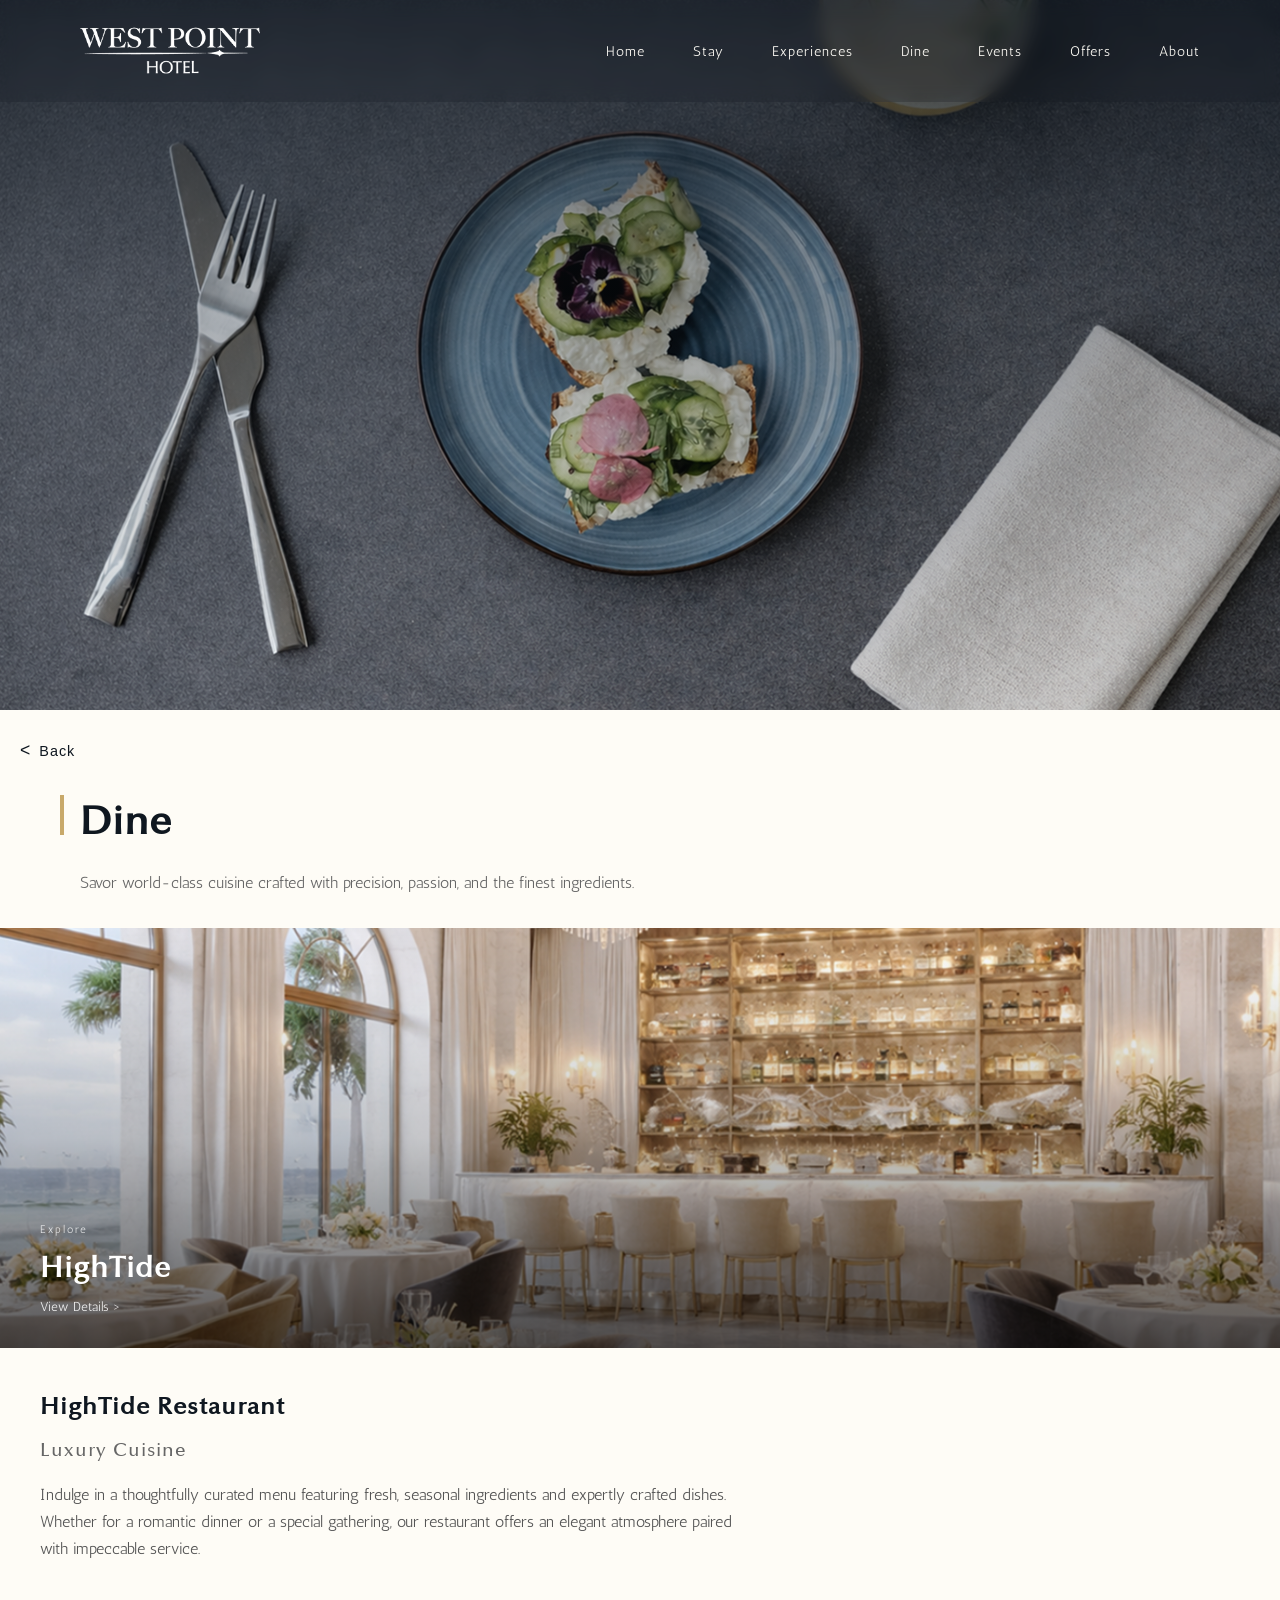
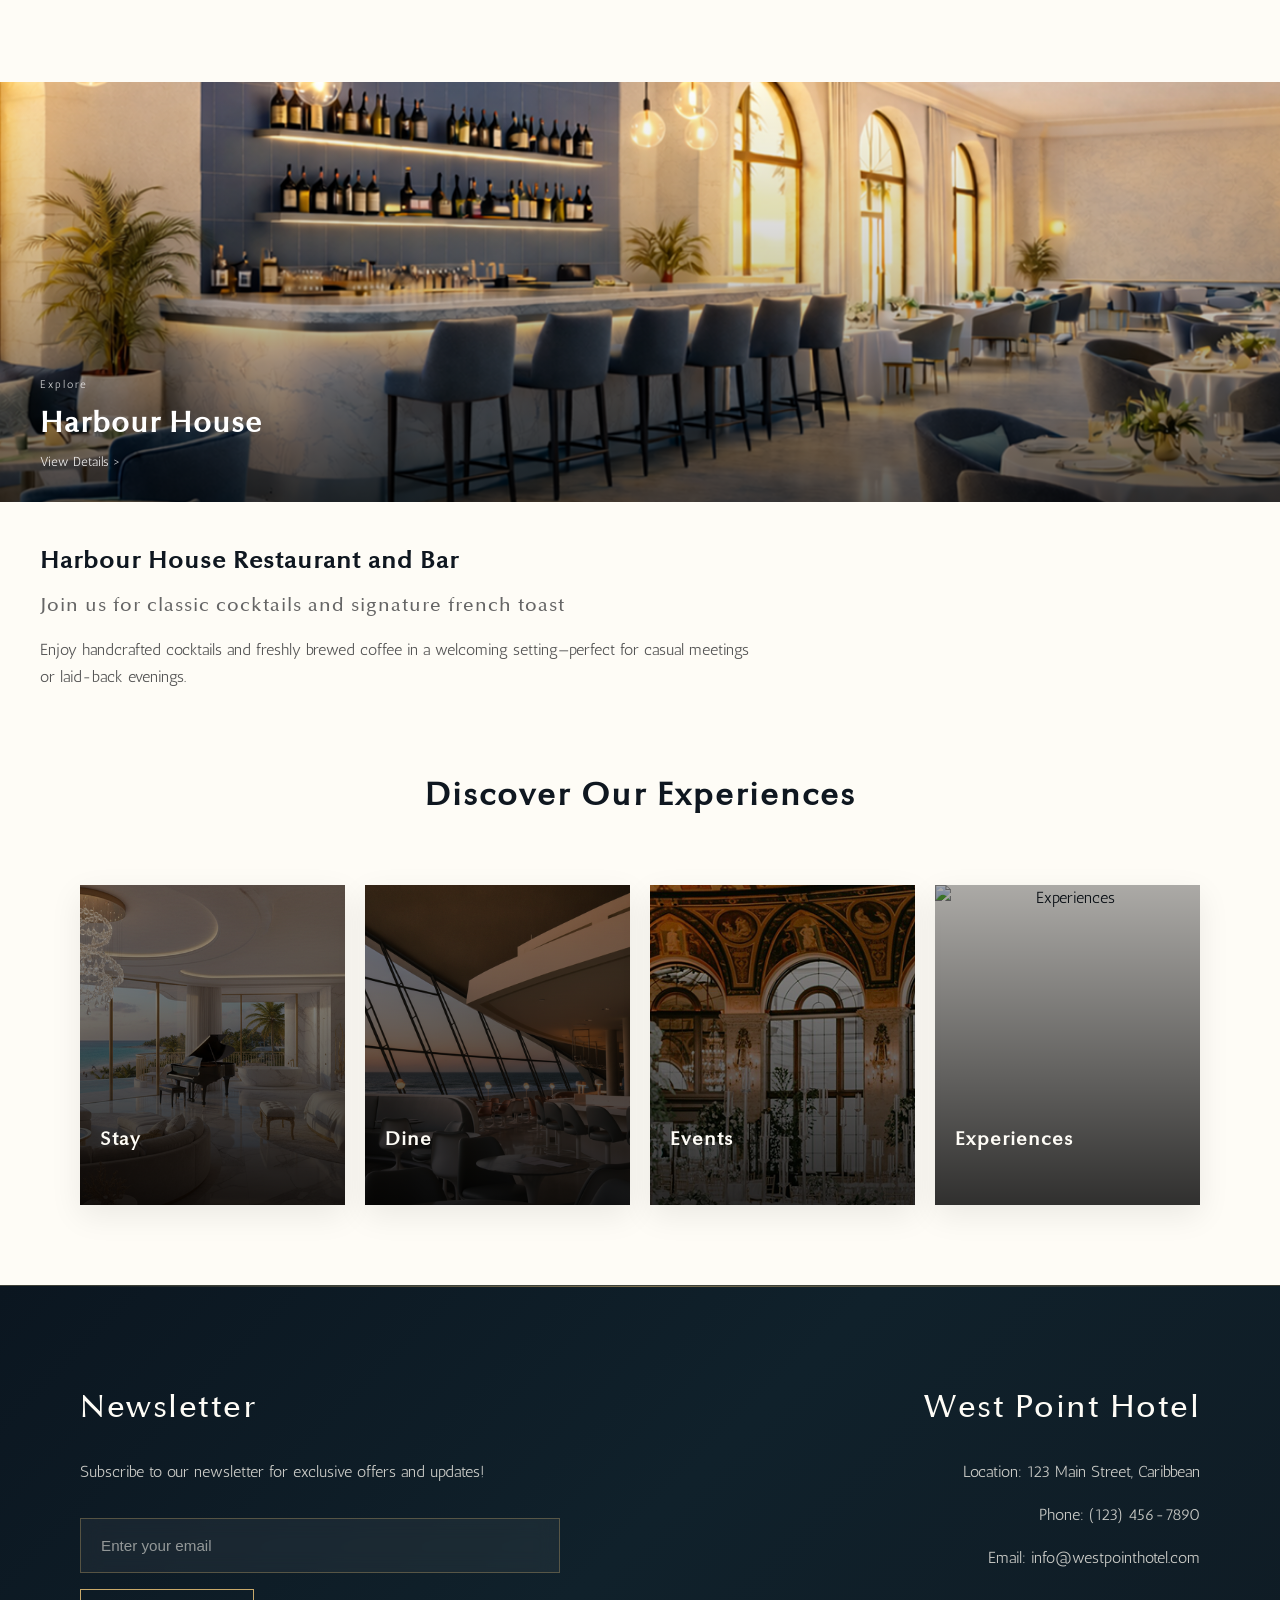
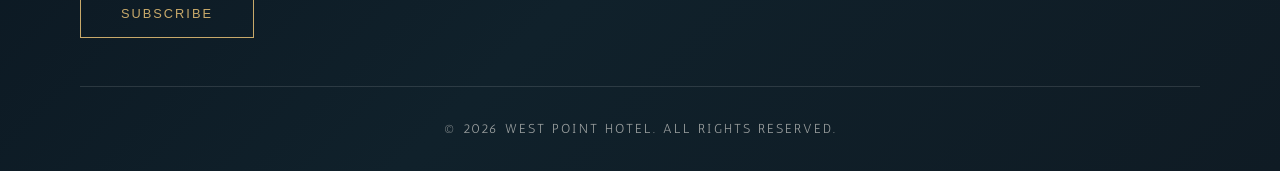
==== commit 12239362: "Update dine page html and css" ====
--- a/dine.html
+++ b/dine.html
@@ -2,155 +2,171 @@
 <html lang="en">
     <head>
         <meta charset="UTF-8" />
-        <meta
-            name="viewport"
-            content="width=device-width, initial-scale=1.0" />
+        <meta name="viewport" content="width=device-width, initial-scale=1.0" />
         <title>Dine</title>
-        <link
-            rel="stylesheet"
-            href="styles.css" />
+        <link rel="stylesheet" href="styles.css" />
+        <script src="script.js" defer></script>
     </head>
+
     <body class="dine-page">
         <header class="header">
             <nav class="navbar">
-                <h1 class="header_title">
-                    <a
-                        href="home.html"
-                        class="header_brand">
-                        <img
-                            src="logos/WPH Logo 3.png"
-                            alt="West Point Hotel"
-                            class="header_logo" />
+                <h1 class="header__title">
+                    <a href="home.html" class="header__brand">
+                        <img src="logos/WPH Logo 3.png" class="header__logo" />
                     </a>
                 </h1>
 
                 <ul class="nav-links">
-                    <li class="nav-links_item">
-                        <a
-                            class="nav-links_link"
-                            href="home.html"
-                            >Home</a
-                        >
-                    </li>
-                    <li class="nav-links_item">
-                        <a
-                            class="nav-links_link"
-                            href="#"
-                            >Stay</a
-                        >
-                    </li>
-                    <li class="nav-links_item">
-                        <a
-                            class="nav-links_link"
-                            href="experiences.html"
+                    <li class="nav-links__item">
+                        <a class="nav-links__link" href="home.html">Home</a>
+                    </li>
+                    <li class="nav-links__item">
+                        <a class="nav-links__link" href="stay.html">Stay</a>
+                    </li>
+                    <li class="nav-links__item">
+                        <a class="nav-links__link" href="experiences.html"
                             >Experiences</a
                         >
                     </li>
-                    <li class="nav-links_item">
-                        <a
-                            class="nav-links_link"
-                            href="#"
-                            >Dine</a
-                        >
-                    </li>
-                    <li class="nav-links_item">
-                        <a
-                            class="nav-links_link"
-                            href="#"
-                            >Events</a
-                        >
-                    </li>
-                    <li class="nav-links_item">
-                        <a
-                            class="nav-links_link"
-                            href="offers.html"
-                            >Offers</a
-                        >
-                    </li>
-                    <li class="nav-links_item">
-                        <a
-                            class="nav-links_link"
-                            href="#"
-                            >About</a
-                        >
+                    <li class="nav-links__item">
+                        <a class="nav-links__link" href="dine.html">Dine</a>
+                    </li>
+                    <li class="nav-links__item">
+                        <a class="nav-links__link" href="events.html">Events</a>
+                    </li>
+                    <li class="nav-links__item">
+                        <a class="nav-links__link" href="offers.html">Offers</a>
+                    </li>
+                    <li class="nav-links__item">
+                        <a class="nav-links__link" href="about.html">About</a>
                     </li>
                 </ul>
             </nav>
         </header>
-        <section class="hero">
-            <img
-                class="hero_image"
-                src="images/dine-pg-hero.png"
-                alt="plate of food" />
-
-            <div class="hero_content">
-                <h1 class="hero_title">Dine</h1>
-            </div>
-        </section>
-
-        <section class="page-heading">
-            <h2>A Taste of Excellence</h2>
-            <p>
-                Indulge in refined flavors, curated menus, and inviting spaces
-                designed to elevate every dining experience.
-            </p>
-        </section>
-        <section class="restaurants">
-            <div class="restaurant-row">
-                <div class="restaurant-image">
-                    <div class="image-label image-label-gold">
-                        <h1>HighTide</h1>
-                    </div>
-                    <img
-                        src="images/HighTide.png"
-                        alt="hightide dining room"
-                        class="hightide-img" />
-                </div>
-                <div class="restaurant-content">
-                    <h2>HighTide Fine Dining</h2>
-                    <h3 class="subheading">Luxury Cuisine</h3>
+
+        <main>
+            <button class="back_button" data-action="back">
+                <span class="arrow"><</span> Back
+            </button>
+
+            <section class="hero hero--dine">
+                <img
+                    class="hero__image"
+                    src="images/dineImage.png"
+                    alt="Dine"
+                />
+            </section>
+
+            <section class="intro">
+                <div class="intro__content">
+                    <h1 style="font-family: Optima">Dine</h1>
                     <p>
-                        Indulge in a thoughtfully curated menu featuring fresh,
-                        seasonal ingredients and expertly crafted dishes.
-                        Whether for a romantic dinner or a special gathering,
-                        our restaurant offers an elegant atmosphere paired with
-                        impeccable service.
+                        Savor world-class cuisine crafted with precision,
+                        passion, and the finest ingredients.
                     </p>
-                    <div class="restaurant-actions">
-                        <button class="btn-gold-outline">View Menu</button>
-                        <button class="btn-gold-outline">Reserve</button>
-                    </div>
-                    <div class="phone">+1 123 432 8879</div>
-                </div>
-            </div>
-            <div class="restaurant-row">
-                <div class="restaurant-image">
-                    <div class="image-label image-label-dark">
-                        <h1>Harbour House</h1>
-                    </div>
-                    <img
-                        src="images/Harbour House.png"
-                        alt="harbour house dining room"
-                        class="harbour-img" />
-                </div>
-                <div class="restaurant-content">
-                    <h2>Harbour House Restaurant and Bar</h2>
-                    <h3>
-                        Join us for classic cocktails and signature french toast
-                    </h3>
-                    <p>
-                        Enjoy handcrafted cocktails, fine wines, and freshly
-                        brewed coffee in a welcoming setting—perfect for casual
-                        meetings or laid-back evenings.
-                    </p>
-                    <div class="restaurant-actions">
-                        <button class="btn-gold-outline">View Menu</button>
-                        <button class="btn-gold-outline">Reserve</button>
-                    </div>
-                    <div class="phone">+1 123 432 8879</div>
-                </div>
-            </div>
-        </section>
+                </div>
+            </section>
+
+            <section class="restaurants">
+                <div class="restaurant">
+                    <div class="restaurant__image">
+                        <img src="images/hightide2.png" />
+                        <div class="restaurant__overlay">
+                            <span>Explore</span>
+                            <h2>HighTide</h2>
+                            <p>View Details ></p>
+                        </div>
+                    </div>
+
+                    <div class="restaurant__content">
+                        <h2>HighTide Restaurant</h2>
+                        <h3>Luxury Cuisine</h3>
+                        <p>
+                            Indulge in a thoughtfully curated menu featuring
+                            fresh, seasonal ingredients and expertly crafted
+                            dishes. Whether for a romantic dinner or a special
+                            gathering, our restaurant offers an elegant
+                            atmosphere paired with impeccable service.
+                        </p>
+                    </div>
+                </div>
+
+                <div class="restaurant">
+                    <div class="restaurant__image">
+                        <img src="images/habourhouse2.png" />
+                        <div class="restaurant__overlay">
+                            <span>Explore</span>
+                            <h2>Harbour House</h2>
+                            <p>View Details ></p>
+                        </div>
+                    </div>
+
+                    <div class="restaurant__content">
+                        <h2>Harbour House Restaurant and Bar</h2>
+                        <h3>
+                            Join us for classic cocktails and signature french
+                            toast
+                        </h3>
+                        <p>
+                            Enjoy handcrafted cocktails and freshly brewed
+                            coffee in a welcoming setting—perfect for casual
+                            meetings or laid-back evenings.
+                        </p>
+                    </div>
+                </div>
+            </section>
+
+            <section class="discovermore">
+                <h2 class="section__title">Discover Our Experiences</h2>
+                <div class="discovermore__grid">
+                    <div class="card" data-link="stay.html">
+                        <img
+                            class="card__image"
+                            src="images/suiteImage.png"
+                            alt="Stay"
+                        />
+                        <div class="card__overlay">
+                            <h3 class="card__title">Stay</h3>
+                        </div>
+                    </div>
+
+                    <div class="card" data-link="dine.html">
+                        <img
+                            class="card__image"
+                            src="images/hightide.png"
+                            alt="Dine"
+                        />
+                        <div class="card__overlay">
+                            <h3 class="card__title">Dine</h3>
+                        </div>
+                    </div>
+
+                    <div class="card" data-link="events.html">
+                        <img
+                            class="card__image"
+                            src="images/celebration.png"
+                            alt="Events"
+                        />
+                        <div class="card__overlay">
+                            <h3 class="card__title">Events</h3>
+                        </div>
+                    </div>
+
+                    <div class="card" data-link="experiences.html">
+                        <img
+                            class="card__image"
+                            src="images/snorkeling.png"
+                            alt="Experiences"
+                        />
+                        <div class="card__overlay">
+                            <h3 class="card__title">Experiences</h3>
+                        </div>
+                    </div>
+                </div>
+            </section>
+        </main>
+
         <footer>
             <div class="footer-container">
                 <div class="footer-left">
@@ -163,12 +179,9 @@
                         <input
                             type="email"
                             placeholder="Enter your email"
-                            required />
-                        <button
-                            type="submit"
-                            class="btn-gold-outline">
-                            Subscribe
-                        </button>
+                            required
+                        />
+                        <button type="submit">Subscribe</button>
                     </form>
                 </div>
 
--- a/styles.css
+++ b/styles.css
@@ -1,35 +1,42 @@
 /* --------------------------- ALL PAGE DEFAULT --------------------------- */
 
+/* BIGCASLON WPH H1 */
 @font-face {
     font-family: "BigCaslon";
     src: url("fonts/BigCaslon-Medium.otf");
 }
 
+/* OPTIMA WPH H2 */
 @font-face {
     font-family: "Optima";
     src: url("fonts/Optima-Medium.ttf");
 }
 
+/* ORIYA HT H1 */
 @font-face {
     font-family: "Oriya";
     src: url("fonts/Oriya-Regular.ttf");
 }
 
+/* LATO HT H2 */
 @font-face {
     font-family: "Lato";
     src: url("fonts/Lato-Regular.ttf");
 }
 
+/* JOSEFIN SANS HH H1 */
 @font-face {
     font-family: "Josefin Sans";
     src: url("fonts/JosefinSans-Regular.ttf");
 }
 
+/* LATO LIGHT HH H2 */
 @font-face {
     font-family: "Lato Light";
     src: url("fonts/Lato-Light.ttf");
 }
 
+/* ANTIC BODY */
 @font-face {
     font-family: "Antic";
     src: url("fonts/Antic-Regular.ttf");
@@ -64,14 +71,40 @@
     max-width: 100%;
 }
 
-/* --------------------------- HEADER --------------------------- */
-
+/* HEADER */
 .header {
     position: fixed;
     top: 0;
     width: 100%;
     z-index: 1000;
 }
+
+.header__title {
+    margin: 0;
+    display: flex;
+    align-items: center;
+}
+
+.header__brand {
+    display: flex;
+    align-items: center;
+    justify-content: center;
+    text-decoration: none;
+}
+
+.header__logo {
+    width: 180px;
+    height: auto;
+    display: block;
+    object-fit: contain;
+    transition: transform 0.3s ease;
+}
+
+.header__logo:hover {
+    transform: scale(1.03);
+}
+
+/* NAV */
 
 .navbar {
     display: flex;
@@ -82,37 +115,13 @@
     backdrop-filter: blur(8px);
 }
 
-.header_title {
-    margin: 0;
-    display: flex;
-    align-items: center;
-}
-
-.header_brand {
-    display: flex;
-    align-items: center;
-    justify-content: center;
-    text-decoration: none;
-}
-
-.header_logo {
-    width: 180px;
-    height: auto;
-    object-fit: contain;
-    transition: transform 0.3s ease;
-}
-
-.header_logo:hover {
-    transform: scale(1.03);
-}
-
 .nav-links {
     display: flex;
     gap: 3rem;
     list-style: none;
 }
 
-.nav-links_link {
+.nav-links__link {
     color: #fefcf6;
     text-decoration: none;
     font-size: 0.9rem;
@@ -120,101 +129,158 @@
     transition: color 0.3s ease;
 }
 
-.nav-links_link:hover {
+.nav-links__link:hover {
     color: #c8a96a;
 }
 
-/* --------------------------- GLOBAL HERO --------------------------- */
-
+/* BUTTON */
+
+.btn {
+    display: inline-flex;
+    padding: 0.9rem 2rem;
+    border: 1px solid #fefcf6;
+    border-radius: 2px;
+    color: #fefcf6;
+    background: transparent;
+    cursor: pointer;
+    transition: 0.3s ease;
+    font-size: 0.75rem;
+}
+
+.btn:hover {
+    background: #c8a96a;
+    border: 1px solid #c8a96a;
+    color: #0f1720;
+}
+
+/* HERO */
 .hero {
     position: relative;
     width: 100%;
     height: 710px;
     overflow: hidden;
-    margin: 0;
-    padding: 0;
-}
-
-.hero_image {
+    display: flex;
+    align-items: center;
+}
+
+.hero__image {
+    position: absolute;
+    inset: 0;
     width: 100%;
     height: 100%;
     object-fit: cover;
 }
 
-.hero_content {
+.hero::after {
+    content: "";
+    position: absolute;
+    inset: 0;
+
+    background: linear-gradient(
+        to bottom,
+        rgba(15, 23, 32, 0.75) 0%,
+        rgba(15, 23, 32, 0.3) 40%,
+        rgba(15, 23, 32, 0) 100%
+    );
+}
+
+.hero__content {
     position: absolute;
     top: 50%;
     left: 8%;
-    transform: translateY(-50%);
-    max-width: 600px;
-    color: #fefcf6;
-}
-
-.hero_title {
+    transform: translateY(-40%);
+    z-index: 2;
+}
+
+.hero__title {
     font-size: clamp(3rem, 6vw, 5rem);
     margin-bottom: 1rem;
-}
-
-.hero_description {
+    font-weight: lighter;
+    text-align: left;
+}
+
+.hero__description {
     font-size: 1.1rem;
     line-height: 1.8;
 }
 
-/* --------------------------- GLOBAL PAGE HEADERS --------------------------- */
-.page-heading {
-    padding: 70px 8% 40px;
-    text-align: left;
-}
-
-.page-heading h2 {
-    font-size: 3rem;
-    font-weight: 400;
-    margin-bottom: 0.5rem;
-    border-left: 6px solid #d9b477;
-    padding-left: 1.5rem;
-}
-
-.page-heading p {
-    padding-left: calc(1.5rem + 6px);
-    font-size: 1.25rem;
-    max-width: 600px;
-}
-
-.dine-page .page-heading {
-    text-align: left;
-}
-
-/* --------------------------- GLOBAL SECTIONS --------------------------- */
-
-section:not(.hero) {
-    padding: 120px 80px;
+.hero-bar {
+    width: 100%;
+    height: 100px;
+    background-color: #454545;
+}
+
+/* Back Button */
+
+.back_button {
+    position: absolute;
+    left: 20px;
+    top: 740px;
+    display: inline-flex;
+    align-items: center;
+    gap: 8px;
+    background: transparent;
+    border: none;
+    color: #0f1720;
+    font-size: 0.9rem;
+    letter-spacing: 1px;
+    cursor: pointer;
+    transition: 0.3s ease;
+}
+
+.back_button:hover {
+    opacity: 0.6;
+    transform: translateX(-4px);
+}
+
+.back_button .arrow {
+    font-size: 1.1rem;
+}
+
+/* INTRO */
+
+.intro {
+    padding: 5rem 5rem 2rem;
+    max-width: 1400px;
+    margin: 0 auto;
+}
+
+.intro h1 {
+    font-size: 2.5rem;
+    margin-bottom: 1rem;
+    position: relative;
+}
+
+.intro h1::before {
+    content: "";
+    position: absolute;
+    left: -20px;
+    top: 5px;
+    width: 4px;
+    height: 40px;
+    background: #c8a96a;
+}
+
+.intro p {
+    color: #666;
+}
+
+/* EXPERIENCE */
+
+.discovermore {
+    padding: 5rem;
     text-align: center;
 }
 
-/* --------------------------- BUTTONS --------------------------- */
-
-.btn-gold-outline {
-    display: inline-block;
-    padding: 0.9rem 2rem;
-    border: 1px solid #c8a96a;
-    background: transparent;
-    color: #c8a96a;
-    font-size: 0.75rem;
-    letter-spacing: 2px;
-    text-transform: uppercase;
-    text-decoration: none;
-    cursor: pointer;
-    transition: all 0.3s ease;
-}
-
-.btn-gold-outline:hover {
-    background: #c8a96a;
-    color: #0f1720;
-}
-
-/* --------------------------- GLOBAL CARDS --------------------------- */
-
-.card {
+.discovermore__grid {
+    display: grid;
+    grid-template-columns: repeat(auto-fit, minmax(260px, 1fr));
+    gap: 20px;
+    max-width: 1200px;
+    margin: 0 auto;
+}
+
+.discovermore .card {
     position: relative;
     overflow: hidden;
     height: 320px;
@@ -222,7 +288,7 @@
     box-shadow: 0 10px 30px rgba(0, 0, 0, 0.08);
 }
 
-.card::before {
+.discovermore .card::before {
     content: "";
     position: absolute;
     inset: 0;
@@ -231,323 +297,118 @@
     z-index: 1;
 }
 
-.card:hover::before {
-    background: rgba(0, 0, 0, 0.55);
-}
-
-.card_image {
+.discovermore .card:hover::before {
+    opacity: 0;
+}
+
+.discovermore .card__image {
     width: 100%;
     height: 100%;
     object-fit: cover;
     transition: transform 0.6s ease;
-}
-
-.card:hover .card_image {
+    position: relative;
+    z-index: 0;
+}
+
+.discovermore .card:hover .card__image {
     transform: scale(1.08);
 }
 
-.card_overlay {
-    position: absolute;
-    inset: 0;
+.discovermore .card__overlay {
+    position: absolute;
+    inset: 0;
+    background: linear-gradient(
+        to top,
+        rgba(0, 0, 0, 0.75),
+        rgba(0, 0, 0, 0.1)
+    );
+    z-index: 1;
+}
+
+.discovermore .card__title {
+    position: absolute;
+    bottom: 70px;
+    left: 20px;
+    color: #fefcf6;
     z-index: 2;
-}
-
-.card_text {
-    position: absolute;
-    bottom: 20px;
+    transform: translateY(20px);
+    transition: 0.4s ease;
+}
+
+.discovermore .card:hover .card__title {
+    transform: translateY(0);
+}
+
+/* SECTION */
+
+.section__title {
+    font-size: 2rem;
+    letter-spacing: 2px;
+    margin-bottom: 4rem;
+}
+
+/* CARD */
+.card {
+    position: relative;
+    overflow: hidden;
+    cursor: pointer;
+    box-shadow: 0 10px 30px rgba(0, 0, 0, 0.08);
+}
+
+.card__title {
+    position: absolute;
     left: 20px;
-    z-index: 3;
-    display: flex;
-    flex-direction: column;
-    gap: 2px;
-    text-align: left;
-}
-
-.card_label,
-.card_title,
-.card_price,
-.card_description {
     color: #fefcf6;
-    margin: 0;
-}
-
-.card_label {
-    text-transform: uppercase;
-    font-size: 0.6rem;
-    letter-spacing: 2px;
-    opacity: 0.85;
-}
-
-.card_title {
-    font-size: 1rem;
-}
-
-.card_price {
-    font-size: 0.9rem;
-}
-
-.card_description {
-    position: absolute;
-    bottom: 20px;
-    right: 20px;
-    font-size: 0.75rem;
-    z-index: 3;
-}
-
-.card_price {
-    font-size: 0.9rem;
-    margin: 0;
-}
-
-/* --------------------------- HOME PAGE --------------------------- */
-
-.home-page .experience_video {
-    width: 100%;
-    max-width: 900px;
-    height: auto;
-    display: block;
-    margin: 0 auto 5rem;
-    object-fit: cover;
-}
-
-.home-page h2 {
-    font-size: 32px;
-    font-weight: 300;
-    letter-spacing: 2px;
-    margin-bottom: 50px;
-}
-
-.home-page .experience_grid,
-.home-page .rooms_grid,
-.home-page .dine_grid,
-.home-page .services_grid,
-.home-page .offers_grid,
-.home-page .testimonials_grid {
-    display: grid;
-    grid-template-columns: repeat(auto-fit, minmax(260px, 1fr));
-    gap: 28px;
-    max-width: 1200px;
-    margin: 0 auto;
-}
-
-.home-page .testimonials {
-    background: #0f1720;
-    color: white;
-    padding: 120px 60px;
-}
-
-.home-page .testimonial-card {
-    max-width: 300px;
-    font-style: italic;
-    opacity: 0.85;
-    transition: 0.3s;
-}
-
-.home-page .testimonial-card:hover {
-    transform: translateY(-8px);
-}
-
-/* --------------------------- EXPERIENCES PAGE --------------------------- */
-.experiences-page {
-    text-align: left;
-}
-
-.experiences-intro {
-    padding: 70px 8% 40px;
-    text-align: left;
-}
-
-.experiences-intro h2 {
-    font-size: 2rem;
-    font-weight: 400;
-    margin-bottom: 0.5rem;
-    border-left: 6px solid #d9b477;
-    padding-left: 1.5rem;
-    text-align: left;
-}
-
-.experiences-intro p {
-    padding-left: calc(1.5rem + 6px);
-    font-size: 0.9rem;
-    text-align: left;
-}
-
-.experiences-grid {
-    display: grid;
-    grid-template-columns: repeat(2, 315px);
-    justify-content: center;
-    column-gap: 170px;
-    row-gap: 110px;
-    padding: 40px 8% 140px;
-}
-
-.experiences-page .card {
-    height: 520px;
-}
-
-/* --------------------------- DINE PAGE --------------------------- */
-.dine-page .title-tag {
-    text-align: center;
-    padding: 50px 50px 40px;
-}
-
-.dine-page .title-tag h2 {
-    margin: 0 0 12px;
-}
-
-.dine-page .page-title {
-    color: #003b51;
-    font-size: 3rem;
-    font-weight: 600;
-}
-
-.dine-page .title-tag h3 {
-    margin-bottom: 85px;
-}
-
-.dine-page .restaurant-row {
-    display: grid;
-    grid-template-columns: 1fr 1.2fr;
-    gap: 34px;
-    align-items: start;
-    margin-bottom: 100px;
-}
-
-.dine-page .restaurant-image {
-    position: relative;
-    width: 100%;
-    max-width: 714px;
-    height: 517px;
-    border-radius: 8px;
-    overflow: visible;
-}
-
-.dine-page .restaurant-image img {
+    opacity: 1;
+    transform: translateY(20px);
+    transition: 0.4s ease;
+    z-index: 2;
+    bottom: 70px;
+}
+
+.card::before {
+    content: "";
+    position: absolute;
+    inset: 0;
+    background: linear-gradient(to top, rgba(0, 0, 0, 0.6), transparent);
+    z-index: 1;
+}
+
+.card__image {
     width: 100%;
     height: 100%;
     object-fit: cover;
-    border-radius: 8px;
-}
-
-.dine-page .image-label {
-    position: absolute;
-    top: 20px;
-    left: 50%;
-    transform: translate(-50%, -80%);
-    padding: 10px 60px;
-    border-radius: 4px;
-    text-align: center;
-}
-
-.dine-page .image-label h1 {
-    font-family: "BigCaslon";
-    font-size: 2.5rem;
-    font-weight: 400;
+    transition: transform 0.6s ease;
+}
+
+.card__content {
+    position: absolute;
+    z-index: 2;
     color: #fefcf6;
-    margin: 0;
-    line-height: 1;
-    white-space: nowrap;
-}
-
-.dine-page .image-label-gold {
-    background-color: #a58d66;
-}
-
-.dine-page .image-label-dark {
-    background-color: #162a2c;
-}
-
-.dine-page .restaurant-content {
-    display: flex;
-    flex-direction: column;
-    gap: 22px;
-    max-width: 700px;
-    margin-top: -20px;
-    text-align: left;
-}
-
-.dine-page .restaurant-content h2 {
-    margin: 15px 0 0;
-}
-
-.dine-page .restaurant-content h3 {
-    margin: 0;
-    color: #686867;
-    font-weight: 300;
-}
-
-.dine-page .restaurant-content p {
-    margin: 0 0 15px;
-}
-
-.dine-page .restaurant-actions {
-    display: flex;
-    gap: 20px;
-}
-
-.dine-page .restaurant-actions .btn-gold-outline {
-    flex: 1;
-    text-align: center;
-}
-
-.dine-page .phone {
-    align-self: flex-end;
-    margin-top: 10px;
-    padding: 10px 20px;
-    border: 1px solid #0f1720;
-    border-radius: 6px;
-    background-color: #f2f2f2;
-    color: #0f1720;
-    font-size: 14px;
-}
-
-/* --------------------------- OFFERS PAGE --------------------------- */
-
-.offers-page .offers {
-    padding: 6rem 5rem;
-}
-
-.offers-page .offers_grid {
-    display: grid;
-    grid-template-columns: repeat(auto-fit, minmax(280px, 1fr));
-    gap: 2rem;
-    max-width: 1400px;
-    margin: 0 auto;
-}
-
-.offers-page .card {
-    background: #ffffff;
-    height: auto;
-    min-height: 420px;
-}
-
-.offers-page .offer-card::before {
-    content: "EXCLUSIVE";
-    position: absolute;
-    top: 1rem;
-    left: 1rem;
-    background: #a58d66;
+}
+
+/* FOOTER */
+footer {
+    background: linear-gradient(135deg, #0b1620 0%, #10212b 50%, #0f1b24 100%);
     color: #fefcf6;
-    padding: 0.4rem 0.8rem;
-    font-size: 0.65rem;
-    letter-spacing: 1px;
-    z-index: 4;
-}
-
-.offers-page .card_image {
-    height: 260px;
-}
-
-/* --------------------------- FOOTER --------------------------- */
-
-footer {
-    width: 100%;
-    background: linear-gradient(135deg, #0b1620 0%, #10212b 50%, #0f1b24 100%);
-    color: #f8f5ee;
     padding: 6rem 5rem 2rem;
     border-top: 1px solid rgba(200, 169, 106, 0.25);
-    margin-top: 4rem;
-    text-align: left;
+    position: relative;
+}
+
+footer::before {
+    content: "";
+    position: absolute;
+    top: 0;
+    left: 5%;
+    width: 90%;
+    height: 1px;
+    background: linear-gradient(
+        90deg,
+        transparent,
+        rgba(200, 169, 106, 0.6),
+        transparent
+    );
 }
 
 .footer-container {
@@ -571,6 +432,7 @@
     margin-bottom: 1.5rem;
     color: #fefcf6;
     font-weight: 400;
+    letter-spacing: 1.5px;
 }
 
 .footer-left p,
@@ -578,6 +440,7 @@
     color: rgba(248, 245, 238, 0.8);
     margin-bottom: 0.9rem;
     line-height: 1.8;
+    font-size: 1rem;
 }
 
 .footer-right {
@@ -596,6 +459,38 @@
     border: 1px solid rgba(200, 169, 106, 0.35);
     background: rgba(255, 255, 255, 0.05);
     color: #fefcf6;
+    font-size: 0.95rem;
+    backdrop-filter: blur(10px);
+    transition: all 0.3s ease;
+}
+
+.newsletter-form input:focus {
+    outline: none;
+    border-color: #c8a96a;
+    background: rgba(255, 255, 255, 0.08);
+    box-shadow: 0 0 0 4px rgba(200, 169, 106, 0.1);
+}
+
+.newsletter-form input::placeholder {
+    color: rgba(248, 245, 238, 0.55);
+}
+
+.newsletter-form button {
+    padding: 1rem 2.5rem;
+    border: 1px solid #c8a96a;
+    background: transparent;
+    color: #c8a96a;
+    font-size: 0.8rem;
+    letter-spacing: 2px;
+    text-transform: uppercase;
+    cursor: pointer;
+    transition: all 0.35s ease;
+}
+
+.newsletter-form button:hover {
+    background: #c8a96a;
+    color: #0b1620;
+    box-shadow: 0 10px 25px rgba(200, 169, 106, 0.25);
 }
 
 .footer-bottom {
@@ -612,8 +507,7 @@
     text-transform: uppercase;
 }
 
-/* --------------------------- MEDIA QUERIES --------------------------- */
-
+/* MEDIA QUERIES */
 @media (max-width: 768px) {
     .navbar {
         padding: 1.25rem 2rem;
@@ -627,24 +521,14 @@
         justify-content: center;
     }
 
-    .hero_content {
+    .hero__content {
         left: 5%;
         right: 5%;
         max-width: none;
-        text-align: left;
-    }
-
-    section:not(.hero) {
+    }
+
+    .home-page .offers {
         padding: 4rem 2rem;
-    }
-
-    .experiences-grid {
-        grid-template-columns: 1fr;
-        row-gap: 2rem;
-    }
-
-    .experiences-page .card {
-        height: 420px;
     }
 
     footer {
@@ -659,3 +543,607 @@
         text-align: left;
     }
 }
+
+/* ------------------------------------------------------------------------*/
+
+/* ------------------------------ HOME PAGE ------------------------------ */
+
+/* HERO */
+
+.home-page .hero__content {
+    position: absolute;
+    top: 50%;
+    left: 8%;
+    transform: translateY(-35%);
+    color: #fefcf6;
+    max-width: 500px;
+    align-items: flex-start;
+    gap: 20px;
+    flex-direction: column;
+    display: flex;
+}
+
+/* CTA */
+
+.hero__cta {
+    background: transparent;
+    border: none;
+    color: #fff;
+    font-size: 0.85rem;
+    letter-spacing: 2px;
+    text-transform: uppercase;
+    cursor: pointer;
+    display: inline-flex;
+    align-items: center;
+    gap: 8px;
+    transition: all 0.3s ease;
+    font-size: 1rem;
+}
+
+.hero__cta:hover {
+    opacity: 0.8;
+    transform: translateY(-2px);
+}
+
+/* VIDEO */
+
+.home__video {
+    position: relative;
+    width: 100%;
+    height: 100vh;
+    overflow: hidden;
+}
+
+.hero__video {
+    position: relative;
+    width: 100%;
+    height: 100%;
+    object-fit: cover;
+    display: block;
+}
+
+/* SECTION */
+.home-page section {
+    padding: 120px 80px;
+    text-align: center;
+}
+
+.home-page h2 {
+    font-size: 32px;
+    font-weight: 300;
+    letter-spacing: 2px;
+    margin-bottom: 50px;
+}
+
+/* GRID */
+.home-page .experience__grid,
+.home-page .rooms__grid,
+.home-page .dine__grid {
+    display: grid;
+    grid-template-columns: repeat(auto-fit, minmax(260px, 1fr));
+    gap: 20px;
+    max-width: 1200px;
+    margin: 0 auto;
+}
+
+.home-page .services__grid {
+    display: grid;
+    grid-template-columns: repeat(5, 1fr);
+}
+
+/* CARD */
+.home-page .card {
+    height: 320px;
+}
+
+.home-page .card:hover::before {
+    opacity: 0;
+}
+
+/* IMAGE */
+.home-page .card__image {
+    /* .card__image. card--homepage */
+    z-index: 0;
+    position: relative;
+}
+
+.home-page .card:hover .card__image {
+    transform: scale(1.08);
+}
+
+.home-page .aboutus {
+    color: white;
+    padding: 120px 60px;
+    background: #d9b477;
+}
+
+/* TEXT */
+
+.home-page .aboutus .section__title {
+    font-family: "Big Caslon";
+}
+
+/* STAY SECTION */
+
+.stay .card::before {
+    content: "";
+    position: absolute;
+    inset: 0;
+    background: rgba(0, 0, 0, 0.35);
+    z-index: 1;
+}
+
+.stay .card__content {
+    right: 20px;
+    bottom: 20px;
+    display: flex;
+    flex-direction: column;
+    align-items: flex-end;
+    gap: 10px;
+    width: calc(100% - 40px);
+}
+
+/* VIP SECTION */
+
+.vip {
+    padding: 120px 80px;
+}
+
+.vip .card {
+    height: 500px;
+    max-width: 1200px;
+    position: relative;
+    margin: 0 auto;
+    overflow: hidden;
+    box-shadow: 0 20px 50px rgba(0, 0, 0, 0.15);
+}
+
+.vip .card::before {
+    display: none;
+}
+
+.vip .card img {
+    width: 100%;
+    height: 100%;
+    object-fit: cover;
+}
+
+.vip .card .btn {
+    position: absolute;
+    bottom: 50px;
+    right: 80px;
+}
+
+/* TESTIMONIALS */
+.home-page .testimonials {
+    color: white;
+    padding: 120px 60px;
+    background: #162a2c;
+}
+
+.home-page .testimonial-card {
+    font-size: 40px;
+    font-family: "Big Caslon";
+    opacity: 0.85;
+    transition: 0.3s;
+}
+
+.home-page .testimonial-card:hover {
+    transform: translateY(-8px);
+}
+
+.image {
+    position: relative;
+    margin-left: 0;
+    overflow: hidden;
+    width: 100vw;
+    margin-left: calc(-50vw + 50%);
+}
+.home-page .image-section {
+    padding: 0;
+}
+
+.image img {
+    width: 100%;
+    height: auto;
+    display: block;
+}
+
+.image::after {
+    content: "";
+    position: absolute;
+    inset: 0;
+    background: rgba(0, 0, 0, 0.4);
+}
+
+/* ------------------------------------------------------------------------*/
+
+/* ------------------------------ STAY PAGE ------------------------------ */
+
+/* ------------------------------ STAY PAGE ------------------------------ */
+
+.stay {
+    padding: 5rem;
+    max-width: 1200px;
+    margin: 0 auto;
+}
+
+.stay__row {
+    display: grid;
+    grid-template-columns: 1fr 1fr;
+    gap: 60px;
+    align-items: center;
+    margin-bottom: 80px;
+}
+
+.stay__image {
+    width: 100%;
+    height: 260px;
+    overflow: hidden;
+}
+
+.stay__image img {
+    width: 100%;
+    height: 100%;
+    object-fit: cover;
+}
+
+.stay__content {
+    display: flex;
+    flex-direction: column;
+    gap: 20px;
+    max-width: 420px;
+}
+
+.stay__btn {
+    background: #1c2b2e;
+    border: none;
+    color: #fff;
+    padding: 0.8rem 1.8rem;
+    font-size: 0.8rem;
+    letter-spacing: 1px;
+    align-self: flex-start;
+}
+
+.stay__btn:hover {
+    background: #c8a96a;
+    color: #0f1720;
+}
+
+.stay__text {
+    font-size: 0.95rem;
+    color: #444;
+    line-height: 1.7;
+}
+
+/* MOBILE */
+@media (max-width: 768px) {
+    .stay__row {
+        grid-template-columns: 1fr;
+        gap: 30px;
+    }
+
+    .stay__image {
+        height: 220px;
+    }
+}
+
+/* ------------------------------------------------------------------------*/
+
+/* -------------------------- EXPERIENCES PAGE --------------------------- */
+
+.experiences__grid {
+    display: grid;
+    grid-template-columns: repeat(2, 320px);
+    justify-content: center;
+    gap: 80px 120px;
+    padding: 80px 0;
+}
+
+.experiences__grid .card {
+    width: 320px;
+    height: 420px;
+}
+
+.experiences__grid .card__image {
+    position: absolute;
+    inset: 0;
+    width: 100%;
+    height: 100%;
+    object-fit: cover;
+}
+
+.experiences__grid .card__overlay {
+    position: absolute;
+    inset: 0;
+    background: linear-gradient(
+        to top,
+        rgba(0, 0, 0, 0.75) 0%,
+        rgba(0, 0, 0, 0.2) 40%,
+        rgba(0, 0, 0, 0) 70%
+    );
+    display: flex;
+    justify-content: space-between;
+    align-items: flex-end;
+    padding: 20px;
+}
+
+.experiences__grid .card__text {
+    display: flex;
+    flex-direction: column;
+    gap: 4px;
+}
+
+.experiences__grid .card__label {
+    font-size: 0.65rem;
+    letter-spacing: 2px;
+    color: #fff;
+    opacity: 0.8;
+}
+
+.experiences__grid .card__title {
+    font-size: 0.95rem;
+    color: #fff;
+    margin: 0;
+}
+
+.experiences__grid .card__description {
+    font-size: 0.7rem;
+    color: #fff;
+    opacity: 0.9;
+}
+
+.experiences__grid .card:hover .card__image {
+    transform: scale(1.08);
+}
+
+/* TABLET */
+@media (max-width: 1100px) {
+    .experiences__grid {
+        grid-template-columns: repeat(2, 415px);
+        gap: 60px;
+    }
+}
+
+/* MOBILE */
+@media (max-width: 950px) {
+    .experiences__grid {
+        grid-template-columns: minmax(280px, 630px);
+        padding: 40px 2rem 100px;
+    }
+}
+
+/* ------------------------------------------------------------------------*/
+
+/* ------------------------------ DINE PAGE ------------------------------ */
+
+.restaurants {
+    display: flex;
+    flex-direction: column;
+    gap: 120px;
+}
+
+.restaurant {
+    display: flex;
+    flex-direction: column;
+}
+
+.restaurant__image {
+    position: relative;
+    width: 100%;
+    height: 420px;
+    overflow: hidden;
+}
+
+.restaurant__image img {
+    position: absolute;
+    inset: 0;
+    width: 100%;
+    height: 100%;
+    object-fit: cover;
+}
+
+.restaurant__image::after {
+    content: "";
+    position: absolute;
+    inset: 0;
+    background: linear-gradient(
+        to top,
+        rgba(0, 0, 0, 0.65),
+        rgba(0, 0, 0, 0.2),
+        transparent
+    );
+}
+
+.restaurant__overlay {
+    position: absolute;
+    bottom: 30px;
+    left: 40px;
+    color: #fff;
+    z-index: 2;
+}
+
+.restaurant__overlay span {
+    font-size: 0.7rem;
+    letter-spacing: 2px;
+    opacity: 0.8;
+}
+
+.restaurant__overlay h2 {
+    font-size: 1.8rem;
+    margin: 5px 0;
+}
+
+.restaurant__overlay p {
+    font-size: 0.8rem;
+    opacity: 0.9;
+}
+
+/* 아래 텍스트 영역 */
+.restaurant__content {
+    max-width: 800px;
+    padding: 40px 40px 0;
+}
+
+.restaurant__content h2 {
+    margin-bottom: 10px;
+}
+
+.restaurant__content h3 {
+    color: #666;
+    font-weight: 300;
+    margin-bottom: 15px;
+}
+
+.restaurant__content p {
+    color: #555;
+    line-height: 1.7;
+}
+
+/* ------------------------------------------------------------------------*/
+
+/* ----------------------------- EVENTS PAGE ----------------------------- */
+
+.events {
+    padding: 5rem;
+    max-width: 1200px;
+    margin: 0 auto;
+}
+
+.events__grid {
+    display: grid;
+    grid-template-columns: 1fr 1fr;
+    gap: 30px;
+}
+
+/* CARD */
+.events__card {
+    position: relative;
+    height: 260px;
+    overflow: hidden;
+    cursor: pointer;
+}
+
+/* IMAGE */
+.events__image {
+    width: 100%;
+    height: 100%;
+    object-fit: cover;
+    transition: transform 0.6s ease;
+}
+
+/* OVERLAY */
+.events__overlay {
+    position: absolute;
+    inset: 0;
+    display: flex;
+    flex-direction: column;
+    justify-content: space-between;
+    padding: 20px;
+    background: linear-gradient(
+        to top,
+        rgba(0, 0, 0, 0.75),
+        rgba(0, 0, 0, 0.2)
+    );
+    color: #fff;
+}
+
+/* TEXT BLOCK */
+.events__content {
+    max-width: 80%;
+}
+
+.events__title {
+    font-size: 1.4rem;
+    margin-bottom: 8px;
+}
+
+.events__text {
+    font-size: 0.85rem;
+    line-height: 1.5;
+    opacity: 0.9;
+}
+
+/* LINK */
+.events__link {
+    font-size: 0.8rem;
+    letter-spacing: 1px;
+    align-self: flex-end;
+}
+
+/* HOVER */
+.events__card:hover .events__image {
+    transform: scale(1.06);
+}
+
+/* MOBILE */
+@media (max-width: 768px) {
+    .events__grid {
+        grid-template-columns: 1fr;
+    }
+
+    .events__card {
+        height: 220px;
+    }
+}
+
+/* ------------------------------------------------------------------------*/
+
+/* ----------------------------- OFFERS PAGE ----------------------------- */
+
+/* OFFERS */
+
+.offers-page .offers {
+    padding: 6rem 5rem;
+}
+
+/* OFFERS CARD */
+
+.offer-card {
+    position: relative;
+    height: 420px;
+    overflow: hidden;
+    cursor: pointer;
+}
+
+.offer-card:hover .card__image {
+    transform: scale(1.08);
+}
+
+.offer-card::after {
+    content: "";
+    z-index: 1;
+    position: absolute;
+    inset: 0;
+    background: linear-gradient(to top, rgba(0, 0, 0, 0.7), rgba(0, 0, 0, 0.1));
+}
+
+.offer-card__content {
+    bottom: 30px;
+    left: 25px;
+    color: #fff;
+    z-index: 2;
+    position: absolute;
+}
+
+.offer-card__tag {
+    font-size: 0.7rem;
+    letter-spacing: 2px;
+    margin-bottom: 5px;
+    opacity: 0.8;
+}
+
+.offer-card__content h3 {
+    font-size: 1.4rem;
+    font-weight: 400;
+}
+
+.offers-page .offers__grid {
+    display: grid;
+    grid-template-columns: repeat(4, 1fr);
+    gap: 2rem;
+}
+
+/* ------------------------------------------------------------------------*/
+
+/* ------------------------------ ABOUT PAGE ----------------------------- */
